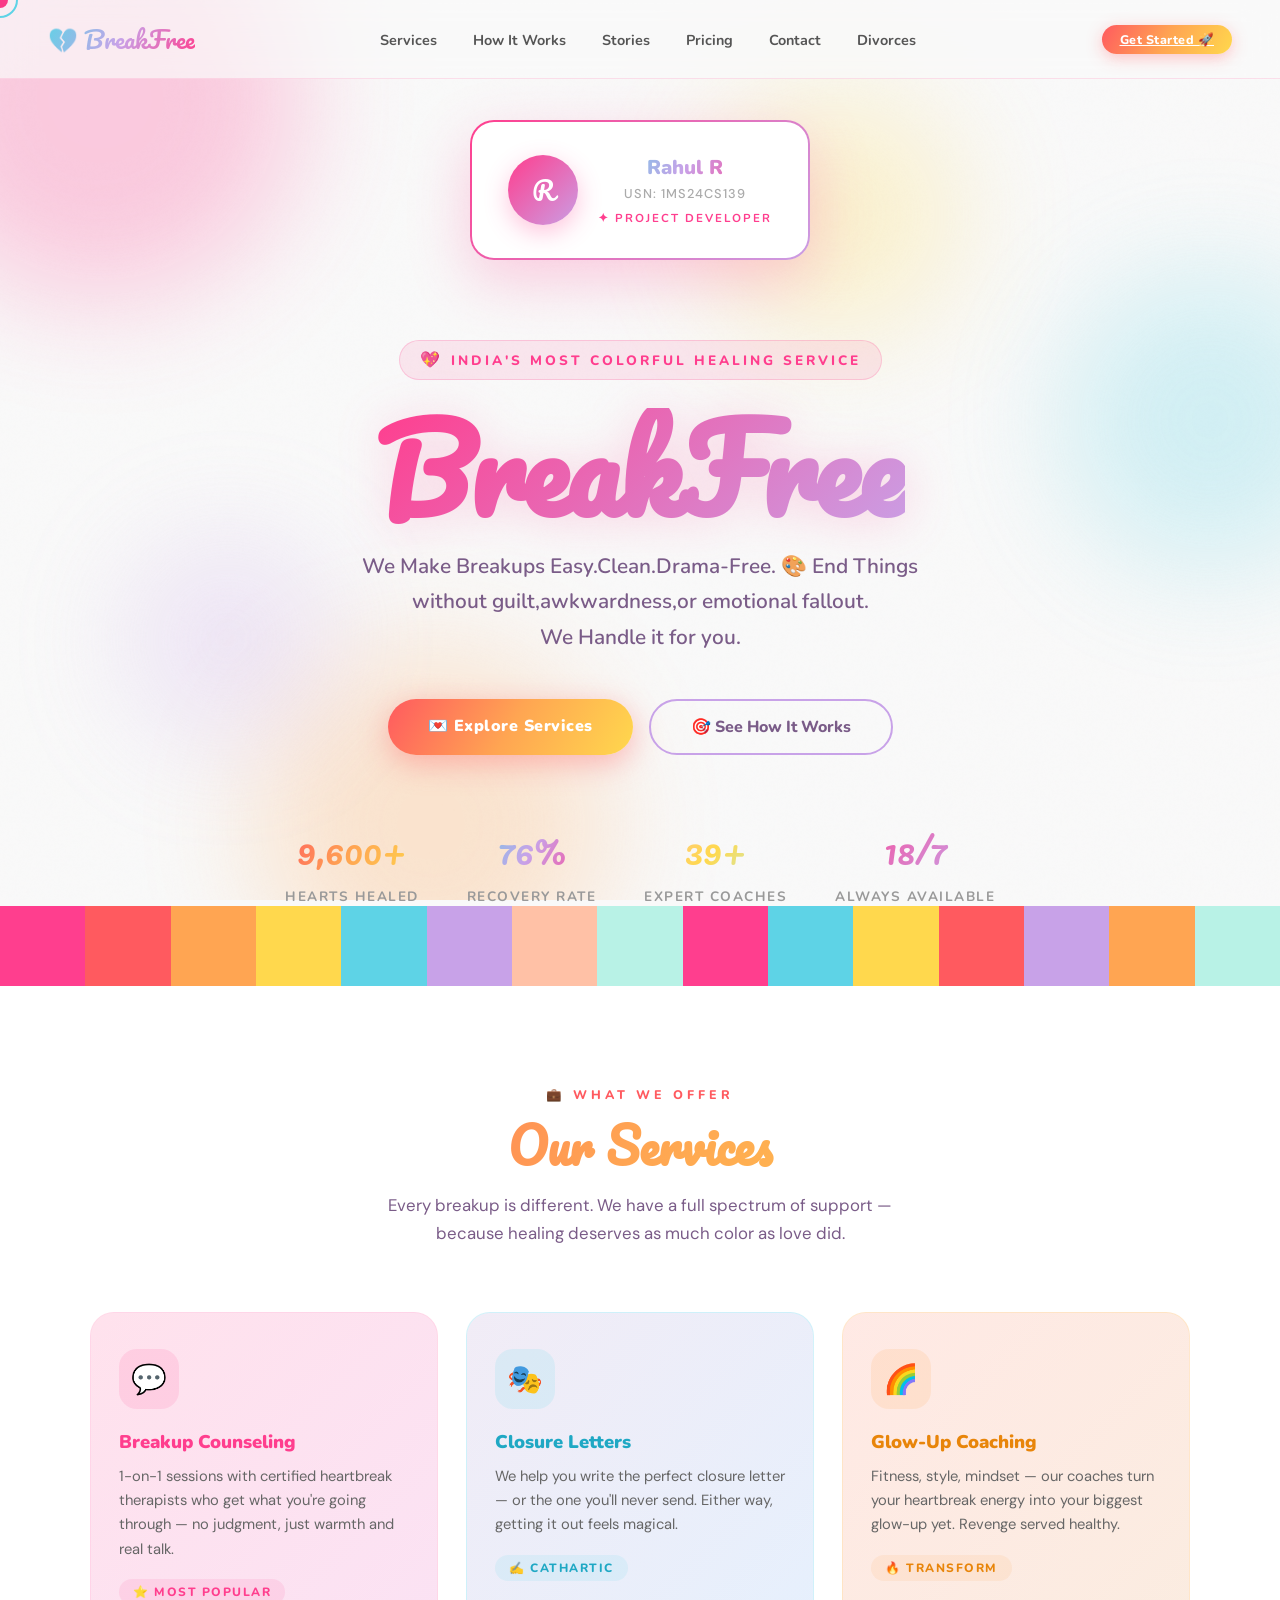
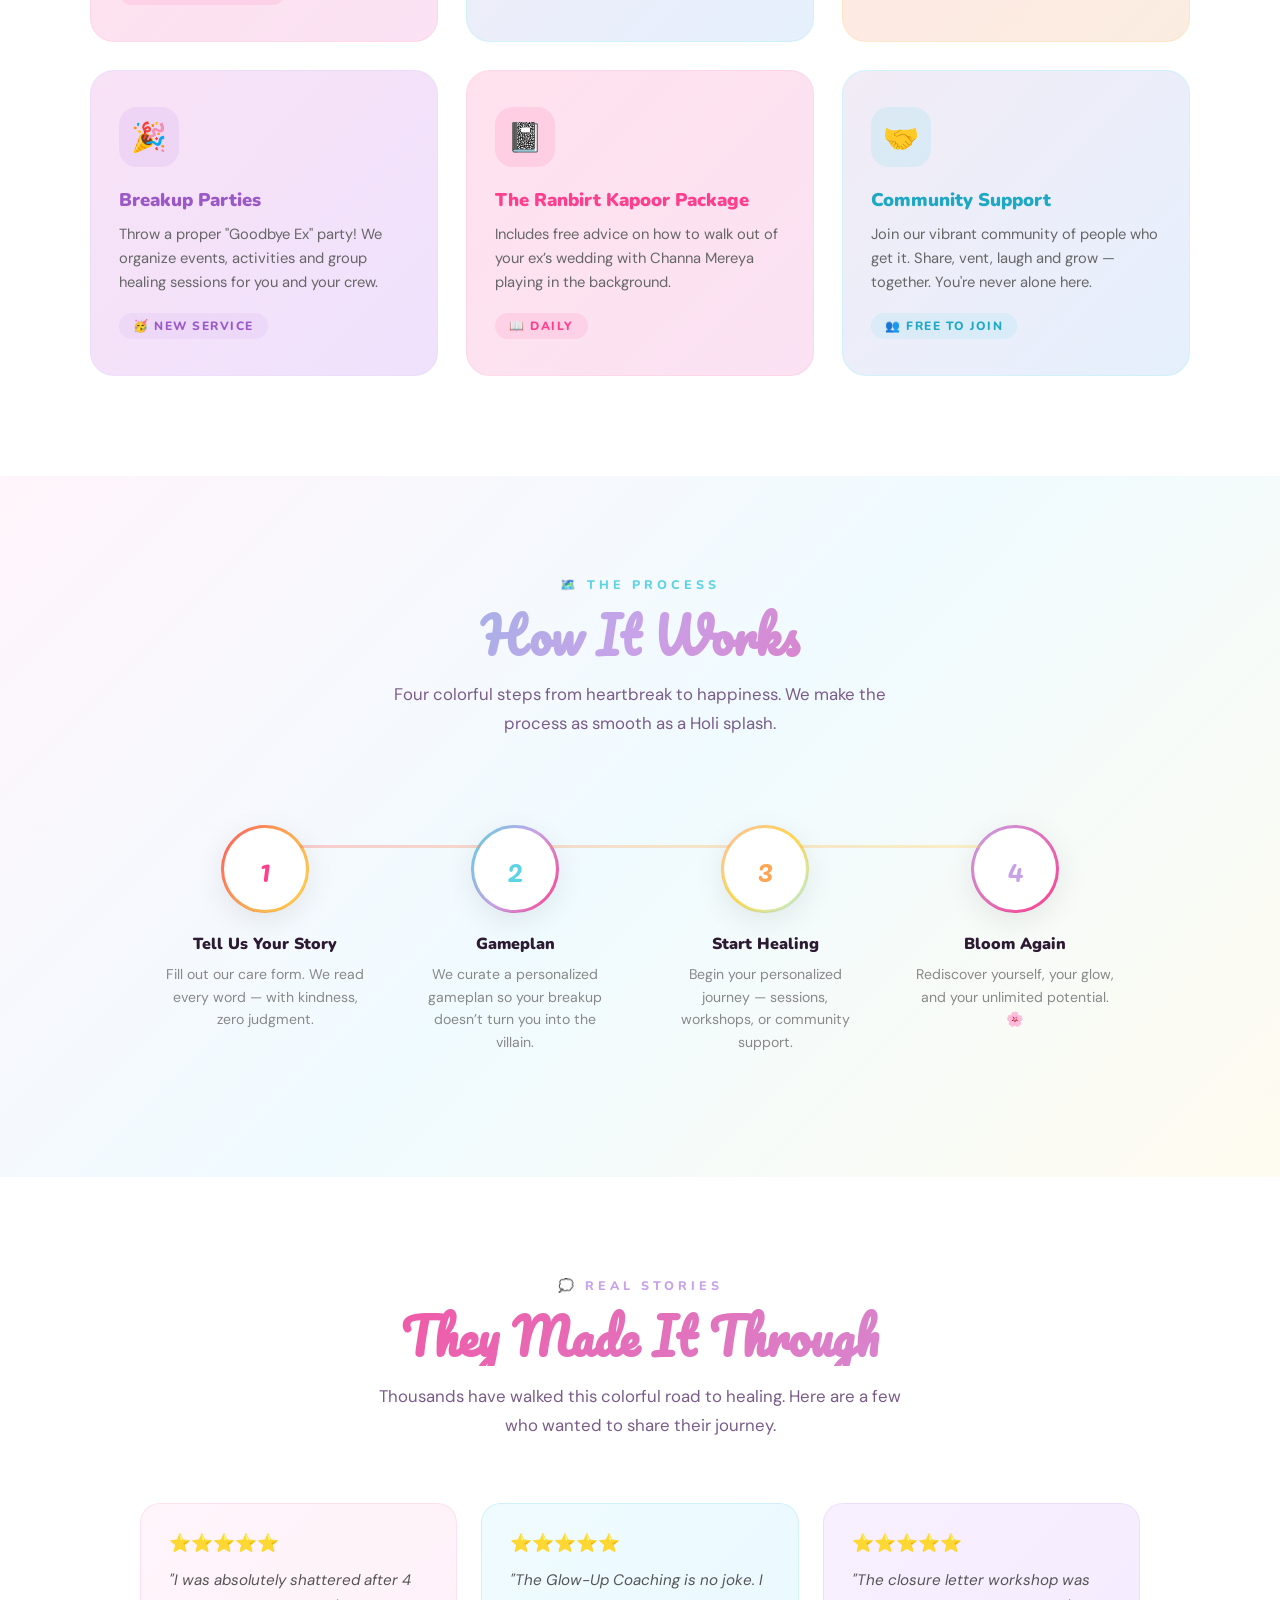
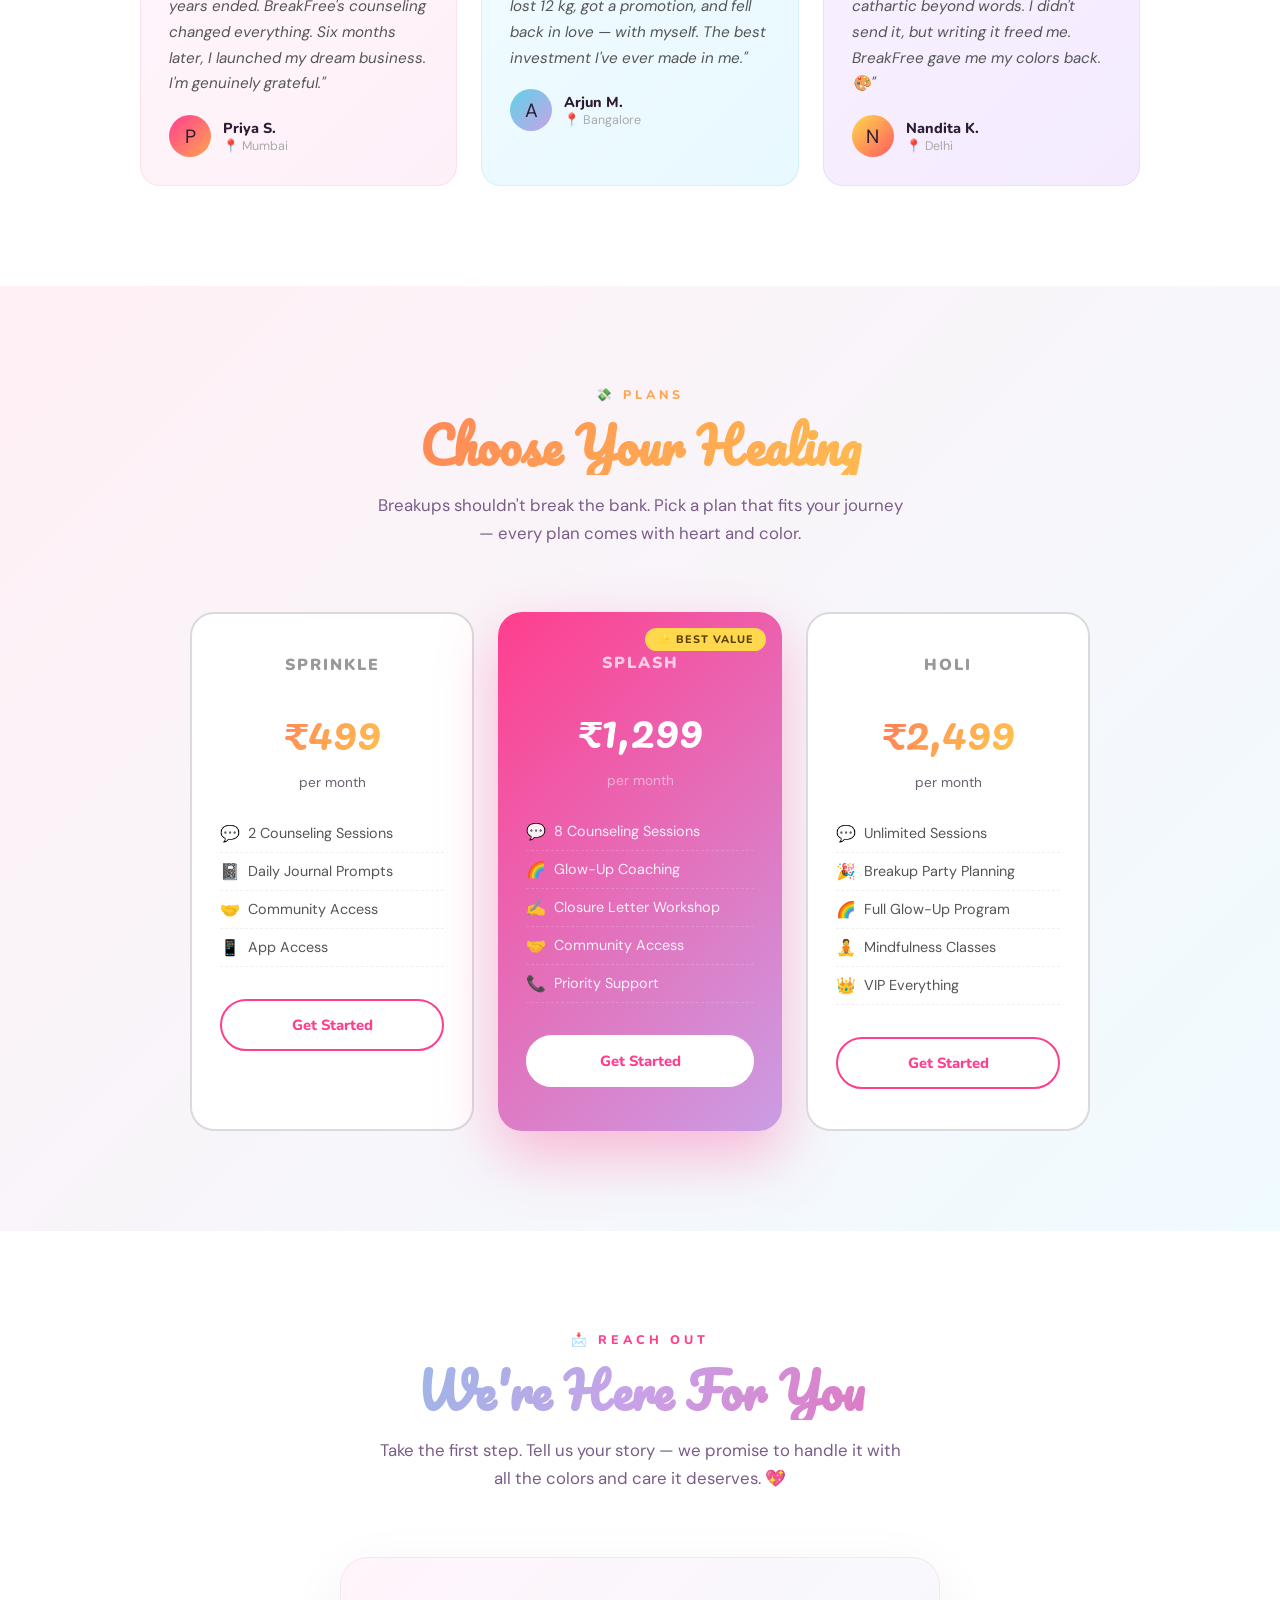
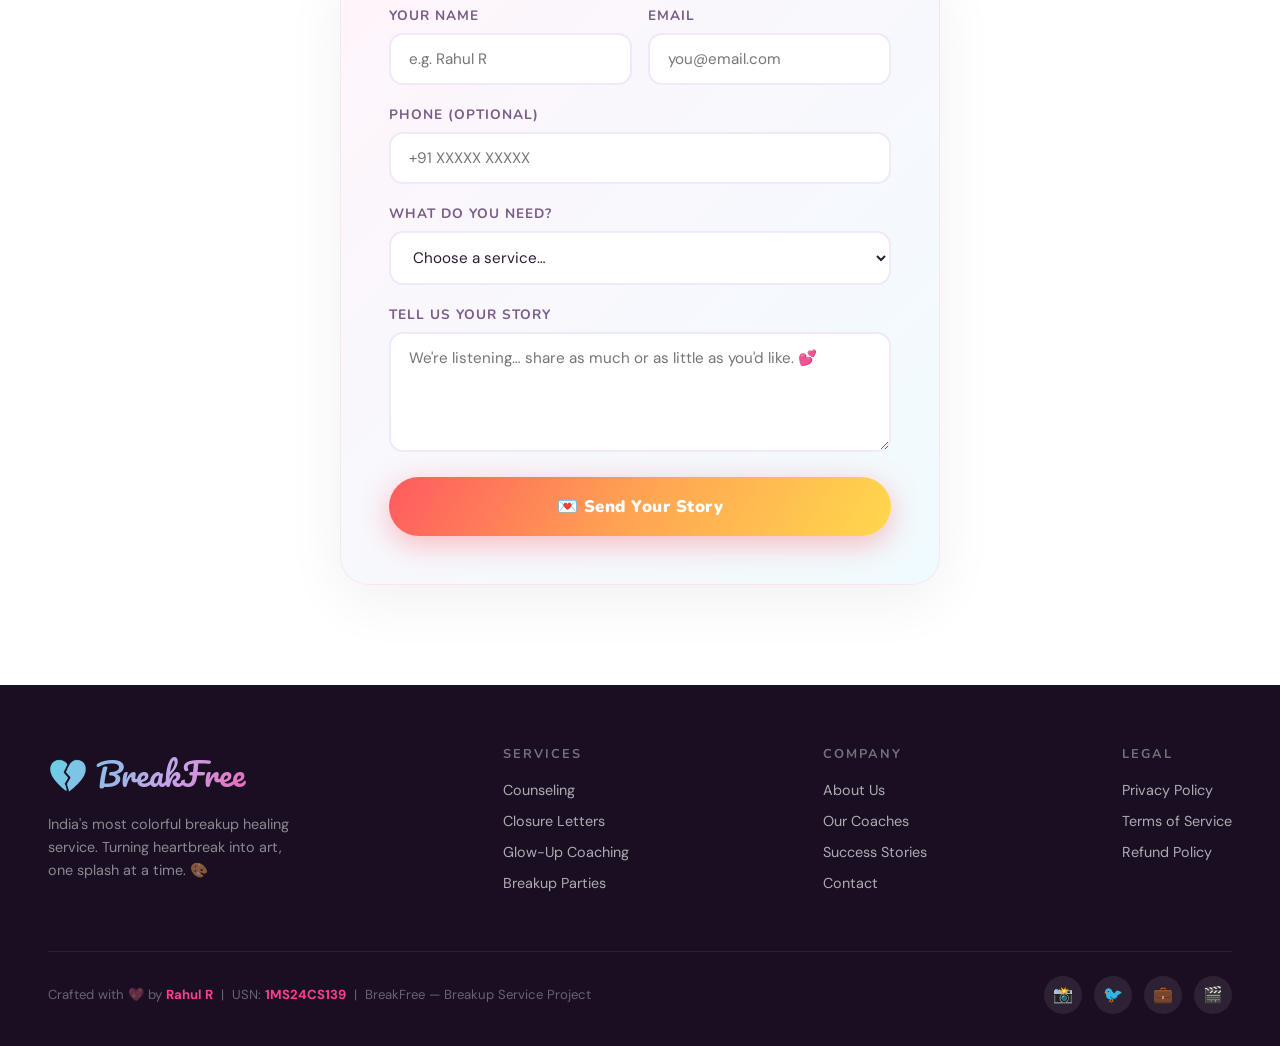
==== index.html @ cc5aa2af "Add files via upload" ====
<!DOCTYPE html>
<html lang="en">
<head>
  <meta charset="UTF-8" />
  <meta name="viewport" content="width=device-width, initial-scale=1.0"/>
  <title>BreakFree — Breakup Service | Rahul R</title>
  <link rel="stylesheet" href="style.css"/>
  <meta name="author" content="Rahul R | 1MS24CS139"/>
</head>
<body>

  <!-- CUSTOM CURSOR -->
  <div class="cursor"></div>
  <div class="cursor-ring"></div>

  <!-- BACKGROUND SHAPES -->
  <div class="bg-shapes">
    <div class="shape shape-1"></div>
    <div class="shape shape-2"></div>
    <div class="shape shape-3"></div>
    <div class="shape shape-4"></div>
    <div class="shape shape-5"></div>
  </div>

  <!-- SCROLL TO TOP -->
  <button class="scroll-top" aria-label="Scroll to top">↑</button>

  <!-- ════════════════════════
       NAVIGATION
  ════════════════════════ -->
  <nav>
    <span class="nav-logo">💔 BreakFree</span>
    <ul class="nav-links">
      <li><a href="#services">Services</a></li>
      <li><a href="#how">How It Works</a></li>
      <li><a href="#testimonials">Stories</a></li>
      <li><a href="#pricing">Pricing</a></li>
      <li><a href="#contact">Contact</a></li>
      <li><a href="divorce.html">Divorces</a></li>
    </ul>
    <a href="#contact" class="nav-badge">Get Started 🚀</a>
  </nav>

  <!-- ════════════════════════
       HERO
  ════════════════════════ -->
  <section id="hero">

    <!-- Author Credit -->
    <div class="author-card reveal">
      <div class="author-inner">
        <div class="author-avatar">R</div>
        <div class="author-info">
          <div class="author-name">Rahul R</div>
          <div class="author-usn">USN: 1MS24CS139</div>
          <div class="author-label">✦ Project Developer</div>
        </div>
      </div>
    </div>

    <div class="hero-eyebrow">
      <span>💖</span> India's Most Colorful Healing Service
    </div>

    <h1 class="hero-title">BreakFree</h1>

    <p class="hero-sub">
      We Make Breakups Easy.Clean.Drama-Free. 🎨
      End Things without guilt,awkwardness,or emotional fallout.
      <br>
      We Handle it for you.
   </p>

    <div class="hero-cta-group">
      <a href="#services" class="btn-primary">💌 Explore Services</a>
      <a href="#how" class="btn-secondary">🎯 See How It Works</a>
    </div>

    <!-- Stats Bar -->
    <div class="stats-bar reveal" style="margin-top:64px;display:flex;gap:48px;justify-content:center;flex-wrap:wrap;">
      <div style="text-align:center;">
        <div style="font-family:'Pacifico',cursive;font-size:2.2rem;background:var(--grad-warm);-webkit-background-clip:text;-webkit-text-fill-color:transparent;background-clip:text;" data-count="12000" data-suffix="+">0+</div>
        <div style="font-family:'Nunito',sans-serif;font-size:0.85rem;font-weight:700;color:#999;text-transform:uppercase;letter-spacing:1.5px;margin-top:6px;">Hearts Healed</div>
      </div>
      <div style="text-align:center;">
        <div style="font-family:'Pacifico',cursive;font-size:2.2rem;background:var(--grad-cool);-webkit-background-clip:text;-webkit-text-fill-color:transparent;background-clip:text;" data-count="98" data-suffix="%">0%</div>
        <div style="font-family:'Nunito',sans-serif;font-size:0.85rem;font-weight:700;color:#999;text-transform:uppercase;letter-spacing:1.5px;margin-top:6px;">Recovery Rate</div>
      </div>
      <div style="text-align:center;">
        <div style="font-family:'Pacifico',cursive;font-size:2.2rem;background:var(--grad-soft);-webkit-background-clip:text;-webkit-text-fill-color:transparent;background-clip:text;" data-count="50" data-suffix="+">0+</div>
        <div style="font-family:'Nunito',sans-serif;font-size:0.85rem;font-weight:700;color:#999;text-transform:uppercase;letter-spacing:1.5px;margin-top:6px;">Expert Coaches</div>
      </div>
      <div style="text-align:center;">
        <div style="font-family:'Pacifico',cursive;font-size:2.2rem;background:var(--grad-hero);background-size:300%;-webkit-background-clip:text;-webkit-text-fill-color:transparent;background-clip:text;" data-count="24" data-suffix="/7">0</div>
        <div style="font-family:'Nunito',sans-serif;font-size:0.85rem;font-weight:700;color:#999;text-transform:uppercase;letter-spacing:1.5px;margin-top:6px;">Always Available</div>
      </div>
    </div>

    <div class="confetti-strip"></div>
  </section>

  <!-- ════════════════════════
       SERVICES
  ════════════════════════ -->
  <section id="services">
    <div class="section-label">💼 What We Offer</div>
    <h2 class="section-title">Our Services</h2>
    <p class="section-sub">
      Every breakup is different. We have a full spectrum of support — because healing
      deserves as much color as love did.
    </p>

    <div class="services-grid">

      <div class="service-card card-1 reveal">
        <div class="service-icon">💬</div>
        <h3>Breakup Counseling</h3>
        <p>1-on-1 sessions with certified heartbreak therapists who get what you're going through — no judgment, just warmth and real talk.</p>
        <span class="card-tag">⭐ Most Popular</span>
      </div>

      <div class="service-card card-2 reveal" style="transition-delay:0.1s">
        <div class="service-icon">🎭</div>
        <h3>Closure Letters</h3>
        <p>We help you write the perfect closure letter — or the one you'll never send. Either way, getting it out feels magical.</p>
        <span class="card-tag">✍️ Cathartic</span>
      </div>

      <div class="service-card card-3 reveal" style="transition-delay:0.2s">
        <div class="service-icon">🌈</div>
        <h3>Glow-Up Coaching</h3>
        <p>Fitness, style, mindset — our coaches turn your heartbreak energy into your biggest glow-up yet. Revenge served healthy.</p>
        <span class="card-tag">🔥 Transform</span>
      </div>

      <div class="service-card card-4 reveal" style="transition-delay:0.3s">
        <div class="service-icon">🎉</div>
        <h3>Breakup Parties</h3>
        <p>Throw a proper "Goodbye Ex" party! We organize events, activities and group healing sessions for you and your crew.</p>
        <span class="card-tag">🥳 New Service</span>
      </div>

      <div class="service-card card-1 reveal" style="transition-delay:0.1s">
        <div class="service-icon">📓</div>
        <h3>The Ranbirt Kapoor Package</h3>
        <p>Includes free advice on how to walk out of your ex’s wedding with Channa Mereya playing in the background.</p>
        <span class="card-tag">📖 Daily</span>
      </div>

      <div class="service-card card-2 reveal" style="transition-delay:0.2s">
        <div class="service-icon">🤝</div>
        <h3>Community Support</h3>
        <p>Join our vibrant community of people who get it. Share, vent, laugh and grow — together. You're never alone here.</p>
        <span class="card-tag">👥 Free to Join</span>
      </div>

    </div>
  </section>

  <!-- ════════════════════════
       HOW IT WORKS
  ════════════════════════ -->
  <section id="how">
    <div class="section-label">🗺️ The Process</div>
    <h2 class="section-title">How It Works</h2>
    <p class="section-sub">
      Four colorful steps from heartbreak to happiness.
      We make the process as smooth as a Holi splash.
    </p>

    <div class="steps reveal">
      <div class="step">
        <div class="step-num">1</div>
        <h4>Tell Us Your Story</h4>
        <p>Fill out our care form. We read every word — with kindness, zero judgment.</p>
      </div>
      <div class="step">
        <div class="step-num">2</div>
        <h4>Gameplan</h4>
        <p>We curate a personalized gameplan so your breakup doesn’t turn you into the villain.</p>
      </div>
      <div class="step">
        <div class="step-num">3</div>
        <h4>Start Healing</h4>
        <p>Begin your personalized journey — sessions, workshops, or community support.</p>
      </div>
      <div class="step">
        <div class="step-num">4</div>
        <h4>Bloom Again</h4>
        <p>Rediscover yourself, your glow, and your unlimited potential. 🌸</p>
      </div>
    </div>

  </section>

  <!-- ════════════════════════
       TESTIMONIALS
  ════════════════════════ -->
  <section id="testimonials">
    <div class="section-label">💭 Real Stories</div>
    <h2 class="section-title">They Made It Through</h2>
    <p class="section-sub">
      Thousands have walked this colorful road to healing. Here are a few who wanted
      to share their journey.
    </p>

    <div class="testi-grid">

      <div class="testi-card reveal">
        <div class="testi-stars">⭐⭐⭐⭐⭐</div>
        <p class="testi-text">"I was absolutely shattered after 4 years ended. BreakFree's counseling changed everything. Six months later, I launched my dream business. I'm genuinely grateful."</p>
        <div class="testi-author">
          <div class="testi-ava" style="background:linear-gradient(135deg,#FF3E8E,#FFA552);">P</div>
          <div>
            <div class="testi-name">Priya S.</div>
            <div class="testi-loc">📍 Mumbai</div>
          </div>
        </div>
      </div>

      <div class="testi-card reveal" style="transition-delay:0.15s">
        <div class="testi-stars">⭐⭐⭐⭐⭐</div>
        <p class="testi-text">"The Glow-Up Coaching is no joke. I lost 12 kg, got a promotion, and fell back in love — with myself. The best investment I've ever made in me."</p>
        <div class="testi-author">
          <div class="testi-ava" style="background:linear-gradient(135deg,#5ED3E6,#C8A2E8);">A</div>
          <div>
            <div class="testi-name">Arjun M.</div>
            <div class="testi-loc">📍 Bangalore</div>
          </div>
        </div>
      </div>

      <div class="testi-card reveal" style="transition-delay:0.3s">
        <div class="testi-stars">⭐⭐⭐⭐⭐</div>
        <p class="testi-text">"The closure letter workshop was cathartic beyond words. I didn't send it, but writing it freed me. BreakFree gave me my colors back. 🎨"</p>
        <div class="testi-author">
          <div class="testi-ava" style="background:linear-gradient(135deg,#FFD84D,#FF5A5F);">N</div>
          <div>
            <div class="testi-name">Nandita K.</div>
            <div class="testi-loc">📍 Delhi</div>
          </div>
        </div>
      </div>

    </div>
  </section>

  <!-- ════════════════════════
       PRICING
  ════════════════════════ -->
  <section id="pricing">
    <div class="section-label">💸 Plans</div>
    <h2 class="section-title">Choose Your Healing</h2>
    <p class="section-sub">
      Breakups shouldn't break the bank. Pick a plan that fits your journey —
      every plan comes with heart and color.
    </p>

    <div class="pricing-grid">

      <div class="price-card reveal">
        <div class="price-plan">Sprinkle</div>
        <div class="price-amount">₹499</div>
        <div class="price-period">per month</div>
        <ul class="price-features">
          <li><span>💬</span> 2 Counseling Sessions</li>
          <li><span>📓</span> Daily Journal Prompts</li>
          <li><span>🤝</span> Community Access</li>
          <li><span>📱</span> App Access</li>
        </ul>
        <button class="btn-plan">Get Started</button>
      </div>

      <div class="price-card featured reveal" style="transition-delay:0.15s">
        <div class="price-badge">⭐ Best Value</div>
        <div class="price-plan" style="color:rgba(255,255,255,0.7)">Splash</div>
        <div class="price-amount" style="color:white">₹1,299</div>
        <div class="price-period" style="color:rgba(255,255,255,0.7)">per month</div>
        <ul class="price-features">
          <li><span>💬</span> 8 Counseling Sessions</li>
          <li><span>🌈</span> Glow-Up Coaching</li>
          <li><span>✍️</span> Closure Letter Workshop</li>
          <li><span>🤝</span> Community Access</li>
          <li><span>📞</span> Priority Support</li>
        </ul>
        <button class="btn-plan">Get Started</button>
      </div>

      <div class="price-card reveal" style="transition-delay:0.3s">
        <div class="price-plan">Holi</div>
        <div class="price-amount">₹2,499</div>
        <div class="price-period">per month</div>
        <ul class="price-features">
          <li><span>💬</span> Unlimited Sessions</li>
          <li><span>🎉</span> Breakup Party Planning</li>
          <li><span>🌈</span> Full Glow-Up Program</li>
          <li><span>🧘</span> Mindfulness Classes</li>
          <li><span>👑</span> VIP Everything</li>
        </ul>
        <button class="btn-plan">Get Started</button>
      </div>

    </div>
  </section>

  <!-- ════════════════════════
       CONTACT
  ════════════════════════ -->
  <section id="contact">
    <div class="section-label">📩 Reach Out</div>
    <h2 class="section-title">We're Here For You</h2>
    <p class="section-sub">
      Take the first step. Tell us your story — we promise to handle it with
      all the colors and care it deserves. 💖
    </p>

    <form class="contact-form reveal" id="contactForm">
      <div class="form-row">
        <div class="form-group">
          <label>Your Name</label>
          <input type="text" placeholder="e.g. Rahul R" required />
        </div>
        <div class="form-group">
          <label>Email</label>
          <input type="email" placeholder="you@email.com" required />
        </div>
      </div>
      <div class="form-group">
        <label>Phone (optional)</label>
        <input type="tel" placeholder="+91 XXXXX XXXXX" />
      </div>
      <div class="form-group">
        <label>What do you need?</label>
        <select required>
          <option value="" disabled selected>Choose a service…</option>
          <option>💬 Breakup Counseling</option>
          <option>🎭 Closure Letters</option>
          <option>🌈 Glow-Up Coaching</option>
          <option>🎉 Breakup Party</option>
          <option>📓 Journal Therapy</option>
          <option>🤝 Community Support</option>
          <option>💸 Pricing Info</option>
        </select>
      </div>
      <div class="form-group">
        <label>Tell Us Your Story</label>
        <textarea placeholder="We're listening… share as much or as little as you'd like. 💕"></textarea>
      </div>
      <button type="submit" class="btn-submit">💌 Send Your Story</button>
    </form>
  </section>

  <!-- ════════════════════════
       FOOTER
  ════════════════════════ -->
  <footer>
    <div class="footer-top">
      <div class="footer-brand">
        <span class="nav-logo">💔 BreakFree</span>
        <p>India's most colorful breakup healing service. Turning heartbreak into art, one splash at a time. 🎨</p>
      </div>

      <div class="footer-links">
        <h5>Services</h5>
        <ul>
          <li><a href="#services">Counseling</a></li>
          <li><a href="#services">Closure Letters</a></li>
          <li><a href="#services">Glow-Up Coaching</a></li>
          <li><a href="#services">Breakup Parties</a></li>
        </ul>
      </div>

      <div class="footer-links">
        <h5>Company</h5>
        <ul>
          <li><a href="#">About Us</a></li>
          <li><a href="#">Our Coaches</a></li>
          <li><a href="#testimonials">Success Stories</a></li>
          <li><a href="#contact">Contact</a></li>
        </ul>
      </div>

      <div class="footer-links">
        <h5>Legal</h5>
        <ul>
          <li><a href="#">Privacy Policy</a></li>
          <li><a href="#">Terms of Service</a></li>
          <li><a href="#">Refund Policy</a></li>
        </ul>
      </div>
    </div>

    <div class="footer-bottom">
      <p>
        Crafted with 💖 by <strong>Rahul R</strong> &nbsp;|&nbsp; USN: <strong>1MS24CS139</strong>
        &nbsp;|&nbsp; BreakFree — Breakup Service Project
      </p>
      <div class="footer-socials">
        <div class="social-btn" title="Instagram">📸</div>
        <div class="social-btn" title="Twitter">🐦</div>
        <div class="social-btn" title="LinkedIn">💼</div>
        <div class="social-btn" title="YouTube">🎬</div>
      </div>
    </div>
  </footer>

  <script src="main.js"></script>
</body>
</html>
---- style.css ----
/* ============================================
   BREAKUP SERVICE — Holi-Inspired Theme
   By Rahul R | USN: 1MS24CS139
   ============================================ */

@import url('https://fonts.googleapis.com/css2?family=Pacifico&family=Nunito:wght@400;600;700;800;900&family=DM+Sans:wght@300;400;500&display=swap');

:root {
  --hot-pink: #FF3E8E;
  --coral-red: #FF5A5F;
  --sunset-orange: #FFA552;
  --bright-yellow: #FFD84D;
  --sky-blue: #5ED3E6;
  --lavender: #C8A2E8;
  --peach: #FFC1A6;
  --mint: #B8F2E6;
  --off-white: #F9F9F9;
  --light-grey: #DADADA;

  --grad-hero: linear-gradient(135deg, #FF3E8E 0%, #C8A2E8 35%, #5ED3E6 70%, #FFD84D 100%);
  --grad-warm: linear-gradient(120deg, #FF5A5F, #FFA552, #FFD84D);
  --grad-cool: linear-gradient(120deg, #5ED3E6, #C8A2E8, #FF3E8E);
  --grad-soft: linear-gradient(135deg, #FFC1A6, #FFD84D, #B8F2E6);
}

*, *::before, *::after {
  margin: 0;
  padding: 0;
  box-sizing: border-box;
}

html {
  scroll-behavior: smooth;
}

body {
  font-family: 'DM Sans', sans-serif;
  background-color: var(--off-white);
  color: #2D1B33;
  overflow-x: hidden;
  cursor: none;
}

/* ── CUSTOM CURSOR ── */
.cursor {
  width: 16px;
  height: 16px;
  border-radius: 50%;
  background: var(--hot-pink);
  position: fixed;
  pointer-events: none;
  z-index: 9999;
  transform: translate(-50%, -50%);
  transition: transform 0.1s, background 0.3s, width 0.2s, height 0.2s;
  mix-blend-mode: multiply;
}
.cursor-ring {
  width: 36px;
  height: 36px;
  border-radius: 50%;
  border: 2px solid var(--sky-blue);
  position: fixed;
  pointer-events: none;
  z-index: 9998;
  transform: translate(-50%, -50%);
  transition: transform 0.15s ease, border-color 0.3s;
}

/* ── NOISE OVERLAY ── */
body::before {
  content: '';
  position: fixed;
  inset: 0;
  background-image: url("data:image/svg+xml,%3Csvg viewBox='0 0 256 256' xmlns='http://www.w3.org/2000/svg'%3E%3Cfilter id='noise'%3E%3CfeTurbulence type='fractalNoise' baseFrequency='0.9' numOctaves='4' stitchTiles='stitch'/%3E%3C/filter%3E%3Crect width='100%25' height='100%25' filter='url(%23noise)' opacity='0.04'/%3E%3C/svg%3E");
  pointer-events: none;
  z-index: 0;
  opacity: 0.4;
}

/* ── FLOATING SHAPES ── */
.bg-shapes {
  position: fixed;
  inset: 0;
  pointer-events: none;
  z-index: 0;
  overflow: hidden;
}
.shape {
  position: absolute;
  border-radius: 50%;
  filter: blur(60px);
  opacity: 0.25;
  animation: floatShape 10s ease-in-out infinite alternate;
}
.shape-1 { width: 400px; height: 400px; background: var(--hot-pink); top: -100px; left: -100px; animation-delay: 0s; }
.shape-2 { width: 300px; height: 300px; background: var(--sky-blue); top: 30%; right: -80px; animation-delay: 2s; }
.shape-3 { width: 350px; height: 350px; background: var(--sunset-orange); bottom: -100px; left: 20%; animation-delay: 4s; }
.shape-4 { width: 200px; height: 200px; background: var(--lavender); top: 60%; left: 10%; animation-delay: 1s; }
.shape-5 { width: 250px; height: 250px; background: var(--bright-yellow); top: 10%; right: 25%; animation-delay: 3s; }

@keyframes floatShape {
  0% { transform: translate(0, 0) scale(1); }
  100% { transform: translate(30px, 40px) scale(1.1); }
}

/* ── NAVBAR ── */
nav {
  position: fixed;
  top: 0;
  left: 0;
  right: 0;
  z-index: 100;
  padding: 18px 48px;
  display: flex;
  align-items: center;
  justify-content: space-between;
  backdrop-filter: blur(16px);
  background: rgba(249,249,249,0.7);
  border-bottom: 1px solid rgba(255,62,142,0.15);
  transition: box-shadow 0.3s;
}
nav.scrolled {
  box-shadow: 0 4px 30px rgba(255,62,142,0.1);
}
.nav-logo {
  font-family: 'Pacifico', cursive;
  font-size: 1.5rem;
  background: var(--grad-cool);
  -webkit-background-clip: text;
  -webkit-text-fill-color: transparent;
  background-clip: text;
}
.nav-links {
  display: flex;
  gap: 36px;
  list-style: none;
}
.nav-links a {
  text-decoration: none;
  font-family: 'Nunito', sans-serif;
  font-weight: 700;
  font-size: 0.9rem;
  color: #555;
  position: relative;
  transition: color 0.3s;
}
.nav-links a::after {
  content: '';
  position: absolute;
  bottom: -4px;
  left: 0;
  width: 0;
  height: 2px;
  background: var(--hot-pink);
  transition: width 0.3s;
}
.nav-links a:hover { color: var(--hot-pink); }
.nav-links a:hover::after { width: 100%; }
.nav-badge {
  font-family: 'Nunito', sans-serif;
  font-size: 0.78rem;
  font-weight: 800;
  padding: 6px 18px;
  border-radius: 50px;
  background: var(--grad-warm);
  color: white;
  letter-spacing: 0.5px;
  box-shadow: 0 4px 16px rgba(255,90,95,0.35);
  transition: transform 0.2s, box-shadow 0.2s;
}
.nav-badge:hover {
  transform: translateY(-2px);
  box-shadow: 0 8px 24px rgba(255,90,95,0.45);
}

/* ── HERO ── */
#hero {
  position: relative;
  z-index: 1;
  min-height: 100vh;
  display: flex;
  flex-direction: column;
  align-items: center;
  justify-content: center;
  text-align: center;
  padding: 120px 24px 80px;
  overflow: hidden;
}

.hero-eyebrow {
  display: inline-flex;
  align-items: center;
  gap: 8px;
  font-family: 'Nunito', sans-serif;
  font-size: 0.85rem;
  font-weight: 800;
  text-transform: uppercase;
  letter-spacing: 3px;
  color: var(--hot-pink);
  background: rgba(255,62,142,0.1);
  padding: 8px 20px;
  border-radius: 50px;
  margin-bottom: 28px;
  border: 1px solid rgba(255,62,142,0.2);
  animation: fadeSlideUp 0.8s ease both;
}
.hero-eyebrow span { font-size: 1rem; }

.hero-title {
  font-family: 'Pacifico', cursive;
  font-size: clamp(3.5rem, 9vw, 7.5rem);
  line-height: 1.05;
  background: var(--grad-hero);
  -webkit-background-clip: text;
  -webkit-text-fill-color: transparent;
  background-clip: text;
  background-size: 300% 300%;
  animation: gradientShift 5s ease infinite, fadeSlideUp 0.9s ease 0.1s both;
  filter: drop-shadow(0 4px 24px rgba(255,62,142,0.2));
}

@keyframes gradientShift {
  0%, 100% { background-position: 0% 50%; }
  50% { background-position: 100% 50%; }
}

.hero-sub {
  font-family: 'Nunito', sans-serif;
  font-size: clamp(1rem, 2.5vw, 1.3rem);
  font-weight: 600;
  color: #7A5C88;
  max-width: 560px;
  margin: 20px auto 44px;
  line-height: 1.7;
  animation: fadeSlideUp 1s ease 0.2s both;
}

.hero-cta-group {
  display: flex;
  gap: 16px;
  justify-content: center;
  flex-wrap: wrap;
  animation: fadeSlideUp 1.1s ease 0.3s both;
}

.btn-primary {
  font-family: 'Nunito', sans-serif;
  font-weight: 900;
  font-size: 1rem;
  padding: 16px 40px;
  border-radius: 50px;
  border: none;
  background: var(--grad-warm);
  color: white;
  cursor: none;
  letter-spacing: 0.5px;
  box-shadow: 0 8px 30px rgba(255,90,95,0.4);
  transition: transform 0.25s, box-shadow 0.25s;
  text-decoration: none;
}
.btn-primary:hover {
  transform: translateY(-4px) scale(1.03);
  box-shadow: 0 14px 40px rgba(255,90,95,0.55);
}

.btn-secondary {
  font-family: 'Nunito', sans-serif;
  font-weight: 800;
  font-size: 1rem;
  padding: 15px 40px;
  border-radius: 50px;
  border: 2.5px solid var(--lavender);
  background: transparent;
  color: #7A5C88;
  cursor: none;
  transition: all 0.25s;
  text-decoration: none;
}
.btn-secondary:hover {
  background: var(--lavender);
  color: white;
  transform: translateY(-4px);
  box-shadow: 0 10px 30px rgba(200,162,232,0.4);
}

/* ── CONFETTI STRIP ── */
.confetti-strip {
  position: absolute;
  bottom: 0;
  left: 0;
  right: 0;
  height: 80px;
  display: flex;
  gap: 0;
  overflow: hidden;
}
.confetti-strip span {
  flex: 1;
  display: block;
  height: 100%;
  animation: stripWave 3s ease-in-out infinite alternate;
}
@keyframes stripWave {
  0% { transform: scaleY(0.4); }
  100% { transform: scaleY(1); }
}

/* ── CREDIT CARD / AUTHOR ── */
.author-card {
  position: relative;
  z-index: 1;
  margin: 0 auto 80px;
  max-width: 420px;
  border-radius: 24px;
  padding: 2px;
  background: var(--grad-hero);
  background-size: 300% 300%;
  animation: gradientShift 5s ease infinite;
  box-shadow: 0 20px 60px rgba(255,62,142,0.25);
}
.author-inner {
  background: white;
  border-radius: 22px;
  padding: 32px 36px;
  display: flex;
  align-items: center;
  gap: 20px;
}
.author-avatar {
  width: 70px;
  height: 70px;
  border-radius: 50%;
  background: var(--grad-hero);
  background-size: 300% 300%;
  animation: gradientShift 5s ease infinite;
  display: flex;
  align-items: center;
  justify-content: center;
  font-family: 'Pacifico', cursive;
  font-size: 1.6rem;
  color: white;
  flex-shrink: 0;
  box-shadow: 0 8px 24px rgba(255,62,142,0.3);
}
.author-info { flex: 1; }
.author-name {
  font-family: 'Nunito', sans-serif;
  font-weight: 900;
  font-size: 1.25rem;
  background: var(--grad-cool);
  -webkit-background-clip: text;
  -webkit-text-fill-color: transparent;
  background-clip: text;
}
.author-usn {
  font-family: 'DM Sans', sans-serif;
  font-size: 0.8rem;
  font-weight: 500;
  color: #aaa;
  margin-top: 4px;
  letter-spacing: 1px;
}
.author-label {
  font-family: 'Nunito', sans-serif;
  font-size: 0.72rem;
  font-weight: 700;
  text-transform: uppercase;
  letter-spacing: 2px;
  color: var(--hot-pink);
  margin-top: 8px;
}

/* ── SECTION COMMON ── */
section {
  position: relative;
  z-index: 1;
  padding: 100px 48px;
}
.section-label {
  font-family: 'Nunito', sans-serif;
  font-size: 0.78rem;
  font-weight: 800;
  text-transform: uppercase;
  letter-spacing: 4px;
  text-align: center;
  margin-bottom: 14px;
}
.section-title {
  font-family: 'Pacifico', cursive;
  font-size: clamp(2rem, 4vw, 3rem);
  text-align: center;
  margin-bottom: 16px;
  line-height: 1.2;
}
.section-sub {
  font-family: 'DM Sans', sans-serif;
  font-size: 1.05rem;
  color: #7A5C88;
  text-align: center;
  max-width: 540px;
  margin: 0 auto 64px;
  line-height: 1.7;
}

/* ── SERVICES ── */
#services {
  background: white;
}
#services .section-label { color: var(--coral-red); }
#services .section-title { background: var(--grad-warm); -webkit-background-clip: text; -webkit-text-fill-color: transparent; background-clip: text; }

.services-grid {
  display: grid;
  grid-template-columns: repeat(auto-fit, minmax(260px, 1fr));
  gap: 28px;
  max-width: 1100px;
  margin: 0 auto;
}

.service-card {
  border-radius: 24px;
  padding: 36px 28px;
  position: relative;
  overflow: hidden;
  transition: transform 0.3s, box-shadow 0.3s;
  cursor: none;
}
.service-card::before {
  content: '';
  position: absolute;
  inset: 0;
  opacity: 0.08;
  background: var(--grad-hero);
  background-size: 300% 300%;
  animation: gradientShift 5s ease infinite;
  z-index: 0;
}
.service-card:hover {
  transform: translateY(-8px) rotate(-1deg);
  box-shadow: 0 24px 60px rgba(0,0,0,0.12);
}
.service-icon {
  width: 60px;
  height: 60px;
  border-radius: 18px;
  display: flex;
  align-items: center;
  justify-content: center;
  font-size: 1.8rem;
  margin-bottom: 20px;
  position: relative;
  z-index: 1;
}
.service-card h3 {
  font-family: 'Nunito', sans-serif;
  font-weight: 900;
  font-size: 1.15rem;
  margin-bottom: 10px;
  position: relative;
  z-index: 1;
}
.service-card p {
  font-size: 0.92rem;
  line-height: 1.65;
  color: #666;
  position: relative;
  z-index: 1;
}
.service-card .card-tag {
  margin-top: 18px;
  display: inline-block;
  font-family: 'Nunito', sans-serif;
  font-size: 0.75rem;
  font-weight: 800;
  text-transform: uppercase;
  letter-spacing: 1.5px;
  padding: 5px 14px;
  border-radius: 50px;
  position: relative;
  z-index: 1;
}

/* Card variants */
.card-1 { background: linear-gradient(135deg, #FFF0F5, #FFE8F5); border: 1.5px solid rgba(255,62,142,0.12); }
.card-1 .service-icon { background: rgba(255,62,142,0.12); }
.card-1 h3 { color: var(--hot-pink); }
.card-1 .card-tag { background: rgba(255,62,142,0.1); color: var(--hot-pink); }

.card-2 { background: linear-gradient(135deg, #F0FBFF, #E8F7FF); border: 1.5px solid rgba(94,211,230,0.2); }
.card-2 .service-icon { background: rgba(94,211,230,0.15); }
.card-2 h3 { color: #1FA8C4; }
.card-2 .card-tag { background: rgba(94,211,230,0.12); color: #1FA8C4; }

.card-3 { background: linear-gradient(135deg, #FFF8EC, #FFF3E0); border: 1.5px solid rgba(255,165,82,0.2); }
.card-3 .service-icon { background: rgba(255,165,82,0.15); }
.card-3 h3 { color: #E8850A; }
.card-3 .card-tag { background: rgba(255,165,82,0.12); color: #E8850A; }

.card-4 { background: linear-gradient(135deg, #F8F0FF, #F2E8FF); border: 1.5px solid rgba(200,162,232,0.2); }
.card-4 .service-icon { background: rgba(200,162,232,0.2); }
.card-4 h3 { color: #9B59C8; }
.card-4 .card-tag { background: rgba(200,162,232,0.15); color: #9B59C8; }

/* ── HOW IT WORKS ── */
#how {
  background: linear-gradient(135deg, #FFF5FB 0%, #F0FBFF 50%, #FFFBF0 100%);
}
#how .section-label { color: var(--sky-blue); }
#how .section-title { background: var(--grad-cool); -webkit-background-clip: text; -webkit-text-fill-color: transparent; background-clip: text; }

.steps {
  display: flex;
  gap: 0;
  max-width: 1000px;
  margin: 0 auto;
  position: relative;
}
.steps::before {
  content: '';
  position: absolute;
  top: 44px;
  left: 10%;
  right: 10%;
  height: 3px;
  background: var(--grad-warm);
  opacity: 0.3;
  border-radius: 50px;
}
.step {
  flex: 1;
  text-align: center;
  padding: 24px;
  position: relative;
}
.step-num {
  width: 88px;
  height: 88px;
  border-radius: 50%;
  background: white;
  border: 3px solid transparent;
  background-clip: padding-box;
  display: flex;
  align-items: center;
  justify-content: center;
  font-family: 'Pacifico', cursive;
  font-size: 1.8rem;
  margin: 0 auto 20px;
  position: relative;
  box-shadow: 0 8px 30px rgba(0,0,0,0.08);
  transition: transform 0.3s;
}
.step-num::before {
  content: '';
  position: absolute;
  inset: -3px;
  border-radius: 50%;
  z-index: -1;
}
.step:nth-child(1) .step-num { color: var(--hot-pink); }
.step:nth-child(1) .step-num::before { background: var(--grad-warm); }
.step:nth-child(2) .step-num { color: var(--sky-blue); }
.step:nth-child(2) .step-num::before { background: var(--grad-cool); }
.step:nth-child(3) .step-num { color: var(--sunset-orange); }
.step:nth-child(3) .step-num::before { background: var(--grad-soft); }
.step:nth-child(4) .step-num { color: var(--lavender); }
.step:nth-child(4) .step-num::before { background: linear-gradient(135deg, #C8A2E8, #FF3E8E); }

.step:hover .step-num { transform: scale(1.12) rotate(5deg); }
.step h4 {
  font-family: 'Nunito', sans-serif;
  font-weight: 900;
  font-size: 1rem;
  color: #2D1B33;
  margin-bottom: 8px;
}
.step p {
  font-size: 0.88rem;
  color: #888;
  line-height: 1.6;
}

/* ── TESTIMONIALS ── */
#testimonials {
  background: white;
}
#testimonials .section-label { color: var(--lavender); }
#testimonials .section-title { background: var(--grad-hero); background-size: 300%; animation: gradientShift 5s ease infinite; -webkit-background-clip: text; -webkit-text-fill-color: transparent; background-clip: text; }

.testi-grid {
  display: grid;
  grid-template-columns: repeat(auto-fit, minmax(280px, 1fr));
  gap: 24px;
  max-width: 1000px;
  margin: 0 auto;
}
.testi-card {
  border-radius: 20px;
  padding: 28px;
  background: linear-gradient(135deg, #FFF5FB, #FFF0F8);
  border: 1.5px solid rgba(255,62,142,0.1);
  transition: transform 0.3s, box-shadow 0.3s;
}
.testi-card:nth-child(2) { background: linear-gradient(135deg, #F0FBFF, #E8F9FF); border-color: rgba(94,211,230,0.2); }
.testi-card:nth-child(3) { background: linear-gradient(135deg, #F8F0FF, #F4EBFF); border-color: rgba(200,162,232,0.2); }
.testi-card:hover { transform: translateY(-6px); box-shadow: 0 16px 40px rgba(0,0,0,0.08); }
.testi-stars { font-size: 1.1rem; margin-bottom: 14px; }
.testi-text {
  font-size: 0.95rem;
  line-height: 1.7;
  color: #555;
  font-style: italic;
  margin-bottom: 18px;
}
.testi-author {
  display: flex;
  align-items: center;
  gap: 12px;
}
.testi-ava {
  width: 42px;
  height: 42px;
  border-radius: 50%;
  display: flex;
  align-items: center;
  justify-content: center;
  font-size: 1.2rem;
}
.testi-name {
  font-family: 'Nunito', sans-serif;
  font-weight: 800;
  font-size: 0.9rem;
  color: #2D1B33;
}
.testi-loc { font-size: 0.78rem; color: #aaa; }

/* ── PRICING ── */
#pricing {
  background: linear-gradient(135deg, #FFF0F5 0%, #F0FBFF 100%);
}
#pricing .section-label { color: var(--sunset-orange); }
#pricing .section-title { background: var(--grad-warm); -webkit-background-clip: text; -webkit-text-fill-color: transparent; background-clip: text; }

.pricing-grid {
  display: grid;
  grid-template-columns: repeat(auto-fit, minmax(240px, 1fr));
  gap: 24px;
  max-width: 900px;
  margin: 0 auto;
}
.price-card {
  border-radius: 24px;
  padding: 40px 28px;
  background: white;
  border: 2px solid var(--light-grey);
  text-align: center;
  transition: transform 0.3s, box-shadow 0.3s;
  position: relative;
  overflow: hidden;
}
.price-card.featured {
  border: none;
  background: var(--grad-hero);
  background-size: 300% 300%;
  animation: gradientShift 5s ease infinite;
  color: white;
  transform: scale(1.05);
  box-shadow: 0 24px 60px rgba(255,62,142,0.35);
}
.price-card:not(.featured):hover { transform: translateY(-8px); box-shadow: 0 20px 50px rgba(0,0,0,0.1); }
.price-badge {
  position: absolute;
  top: 16px;
  right: 16px;
  font-family: 'Nunito', sans-serif;
  font-size: 0.68rem;
  font-weight: 800;
  text-transform: uppercase;
  letter-spacing: 1px;
  padding: 4px 12px;
  border-radius: 50px;
  background: var(--bright-yellow);
  color: #5A3E00;
}
.price-plan {
  font-family: 'Nunito', sans-serif;
  font-weight: 900;
  font-size: 1rem;
  text-transform: uppercase;
  letter-spacing: 2px;
  margin-bottom: 16px;
}
.price-card:not(.featured) .price-plan { color: #999; }
.price-amount {
  font-family: 'Pacifico', cursive;
  font-size: 2.8rem;
  margin-bottom: 4px;
}
.price-card:not(.featured) .price-amount { background: var(--grad-warm); -webkit-background-clip: text; -webkit-text-fill-color: transparent; background-clip: text; }
.price-period { font-size: 0.85rem; opacity: 0.7; margin-bottom: 24px; }
.price-features {
  list-style: none;
  margin-bottom: 32px;
  text-align: left;
}
.price-features li {
  font-size: 0.9rem;
  padding: 8px 0;
  border-bottom: 1px dashed rgba(0,0,0,0.06);
  display: flex;
  align-items: center;
  gap: 8px;
  color: #555;
}
.price-card.featured .price-features li { color: rgba(255,255,255,0.9); border-color: rgba(255,255,255,0.15); }
.price-features li span { font-size: 1rem; }
.btn-plan {
  width: 100%;
  padding: 14px;
  border-radius: 50px;
  border: 2px solid var(--hot-pink);
  font-family: 'Nunito', sans-serif;
  font-weight: 800;
  font-size: 0.92rem;
  cursor: none;
  transition: all 0.25s;
  background: transparent;
  color: var(--hot-pink);
}
.btn-plan:hover { background: var(--hot-pink); color: white; transform: translateY(-2px); }
.price-card.featured .btn-plan { background: white; color: var(--hot-pink); border-color: white; }
.price-card.featured .btn-plan:hover { background: rgba(255,255,255,0.85); }

/* ── CONTACT ── */
#contact {
  background: white;
}
#contact .section-label { color: var(--hot-pink); }
#contact .section-title { background: var(--grad-cool); -webkit-background-clip: text; -webkit-text-fill-color: transparent; background-clip: text; }

.contact-form {
  max-width: 600px;
  margin: 0 auto;
  background: linear-gradient(135deg, #FFF5FB, #F0FBFF);
  border-radius: 28px;
  padding: 48px;
  border: 1.5px solid rgba(255,62,142,0.1);
  box-shadow: 0 16px 60px rgba(0,0,0,0.06);
}
.form-row { display: grid; grid-template-columns: 1fr 1fr; gap: 16px; }
.form-group { margin-bottom: 20px; }
.form-group label {
  display: block;
  font-family: 'Nunito', sans-serif;
  font-weight: 700;
  font-size: 0.85rem;
  color: #7A5C88;
  margin-bottom: 8px;
  text-transform: uppercase;
  letter-spacing: 1px;
}
.form-group input,
.form-group textarea,
.form-group select {
  width: 100%;
  padding: 14px 18px;
  border-radius: 14px;
  border: 2px solid rgba(200,162,232,0.25);
  background: white;
  font-family: 'DM Sans', sans-serif;
  font-size: 0.95rem;
  color: #2D1B33;
  transition: border-color 0.25s, box-shadow 0.25s;
  outline: none;
  cursor: none;
}
.form-group input:focus,
.form-group textarea:focus,
.form-group select:focus {
  border-color: var(--hot-pink);
  box-shadow: 0 0 0 4px rgba(255,62,142,0.1);
}
.form-group textarea { resize: vertical; min-height: 120px; }
.btn-submit {
  width: 100%;
  padding: 18px;
  border-radius: 50px;
  border: none;
  background: var(--grad-warm);
  color: white;
  font-family: 'Nunito', sans-serif;
  font-weight: 900;
  font-size: 1.05rem;
  cursor: none;
  letter-spacing: 0.5px;
  box-shadow: 0 8px 30px rgba(255,90,95,0.4);
  transition: transform 0.25s, box-shadow 0.25s;
}
.btn-submit:hover {
  transform: translateY(-4px);
  box-shadow: 0 16px 44px rgba(255,90,95,0.5);
}

/* ── FOOTER ── */
footer {
  position: relative;
  z-index: 1;
  background: #1A0F22;
  color: white;
  padding: 60px 48px 32px;
}
.footer-top {
  display: flex;
  align-items: flex-start;
  justify-content: space-between;
  flex-wrap: wrap;
  gap: 40px;
  margin-bottom: 48px;
}
.footer-brand .nav-logo { font-size: 2rem; display: block; margin-bottom: 12px; }
.footer-brand p { font-size: 0.9rem; color: rgba(255,255,255,0.5); max-width: 260px; line-height: 1.6; }
.footer-links h5 {
  font-family: 'Nunito', sans-serif;
  font-size: 0.8rem;
  text-transform: uppercase;
  letter-spacing: 2px;
  color: rgba(255,255,255,0.4);
  margin-bottom: 16px;
}
.footer-links ul { list-style: none; }
.footer-links ul li { margin-bottom: 10px; }
.footer-links ul a {
  text-decoration: none;
  font-size: 0.9rem;
  color: rgba(255,255,255,0.65);
  transition: color 0.25s;
}
.footer-links ul a:hover { color: var(--hot-pink); }
.footer-bottom {
  border-top: 1px solid rgba(255,255,255,0.08);
  padding-top: 24px;
  display: flex;
  align-items: center;
  justify-content: space-between;
  flex-wrap: wrap;
  gap: 12px;
}
.footer-bottom p { font-size: 0.82rem; color: rgba(255,255,255,0.35); }
.footer-bottom strong { color: var(--hot-pink); }
.footer-socials { display: flex; gap: 12px; }
.social-btn {
  width: 38px;
  height: 38px;
  border-radius: 50%;
  background: rgba(255,255,255,0.08);
  display: flex;
  align-items: center;
  justify-content: center;
  font-size: 1rem;
  transition: background 0.25s, transform 0.25s;
  cursor: none;
}
.social-btn:hover { background: var(--hot-pink); transform: translateY(-4px); }

/* ── SCROLL REVEAL ANIMATIONS ── */
@keyframes fadeSlideUp {
  from { opacity: 0; transform: translateY(32px); }
  to { opacity: 1; transform: translateY(0); }
}
.reveal {
  opacity: 0;
  transform: translateY(40px);
  transition: opacity 0.7s ease, transform 0.7s ease;
}
.reveal.visible { opacity: 1; transform: translateY(0); }

/* ── RESPONSIVE ── */
@media (max-width: 768px) {
  nav { padding: 16px 24px; }
  .nav-links { display: none; }
  section { padding: 70px 24px; }
  .form-row { grid-template-columns: 1fr; }
  .steps { flex-direction: column; }
  .steps::before { display: none; }
  .contact-form { padding: 32px 24px; }
  .footer-top { flex-direction: column; }
  .footer-bottom { flex-direction: column; text-align: center; }
}

/* ── TOAST ── */
.toast {
  position: fixed;
  bottom: 32px;
  left: 50%;
  transform: translateX(-50%) translateY(100px);
  background: var(--grad-warm);
  color: white;
  font-family: 'Nunito', sans-serif;
  font-weight: 700;
  font-size: 0.95rem;
  padding: 14px 28px;
  border-radius: 50px;
  box-shadow: 0 12px 40px rgba(255,90,95,0.4);
  z-index: 9999;
  transition: transform 0.4s cubic-bezier(0.34, 1.56, 0.64, 1);
}
.toast.show { transform: translateX(-50%) translateY(0); }

/* ── SCROLL TOP ── */
.scroll-top {
  position: fixed;
  bottom: 32px;
  right: 32px;
  width: 48px;
  height: 48px;
  border-radius: 50%;
  background: var(--grad-warm);
  color: white;
  border: none;
  font-size: 1.2rem;
  display: flex;
  align-items: center;
  justify-content: center;
  cursor: none;
  z-index: 500;
  box-shadow: 0 8px 24px rgba(255,90,95,0.4);
  opacity: 0;
  transform: translateY(20px);
  transition: opacity 0.3s, transform 0.3s;
}
.scroll-top.visible { opacity: 1; transform: translateY(0); }
.scroll-top:hover { transform: translateY(-4px) scale(1.1); }

/* ── COLOR SPLASH PARTICLES ── */
.particle {
  position: fixed;
  border-radius: 50%;
  pointer-events: none;
  z-index: 9999;
  animation: particleFade 0.8s ease forwards;
}
@keyframes particleFade {
  0% { opacity: 1; transform: scale(1); }
  100% { opacity: 0; transform: scale(0) translateY(-30px); }
}
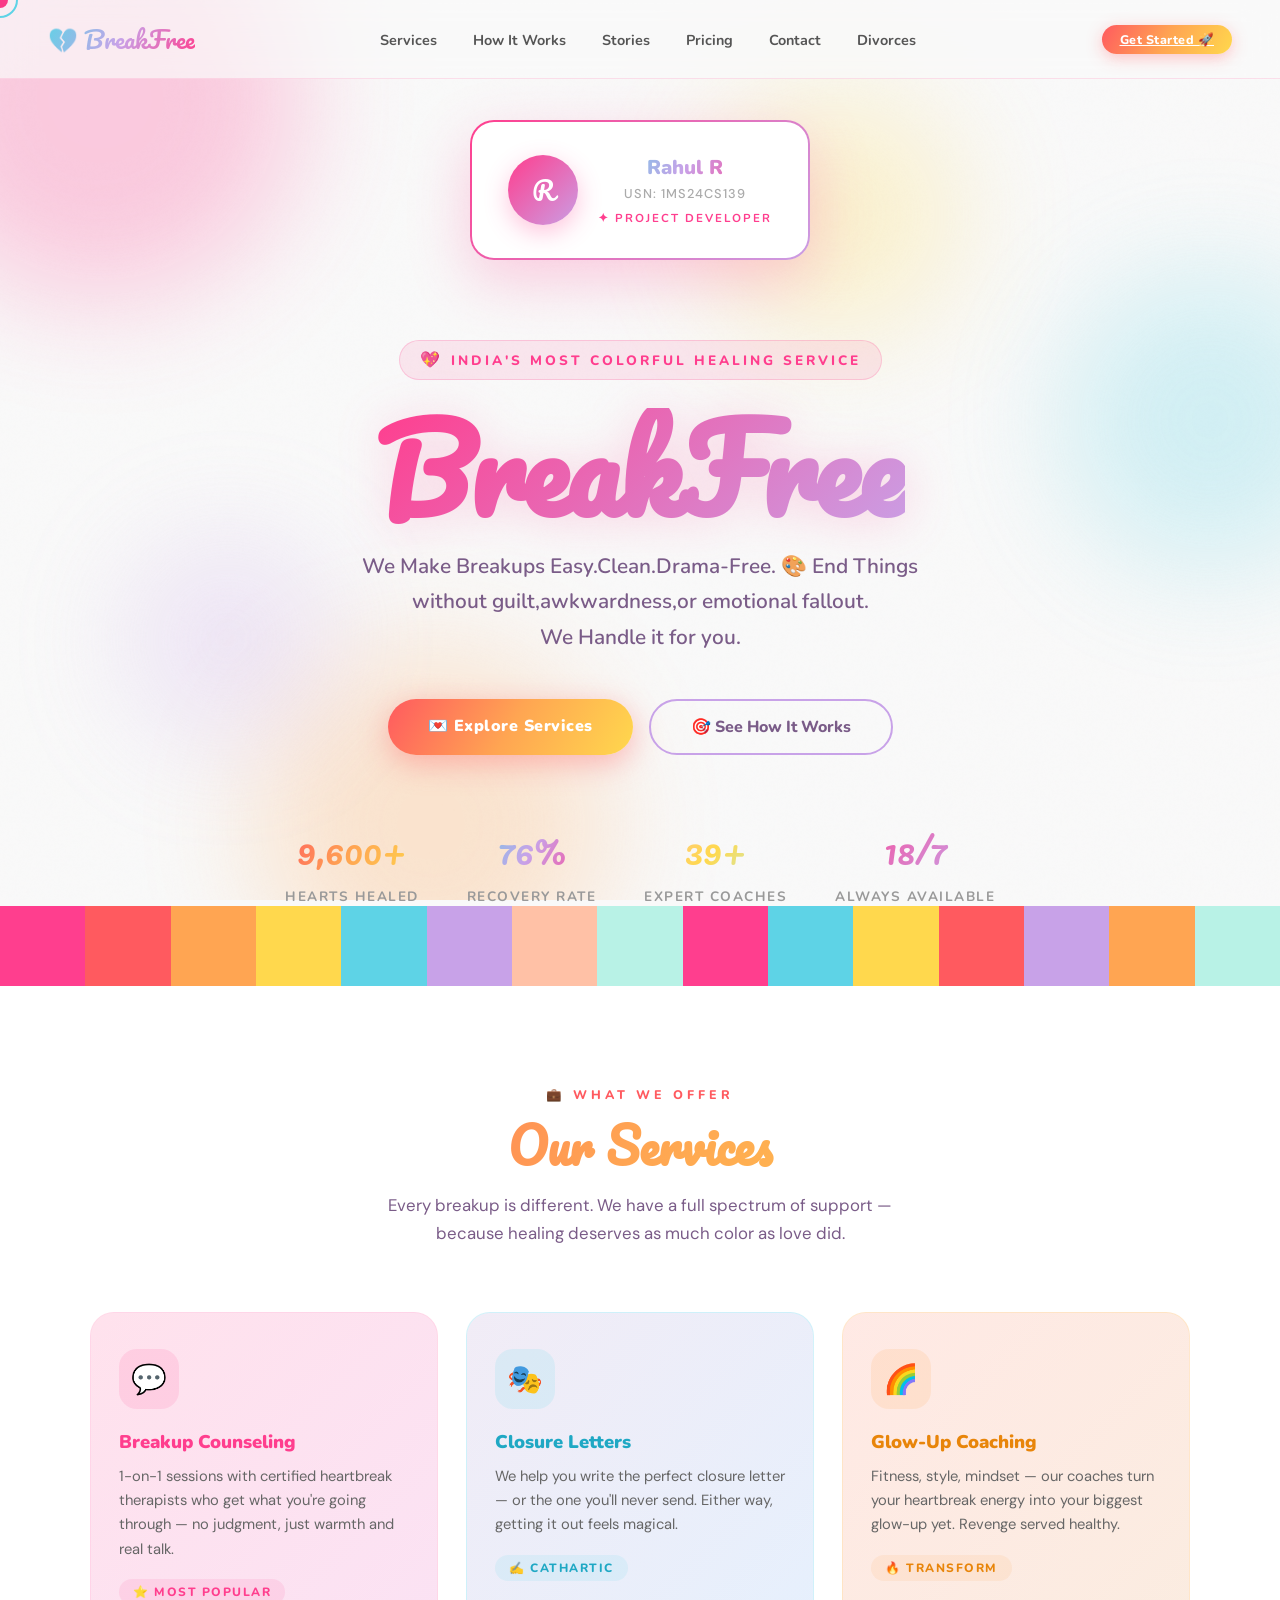
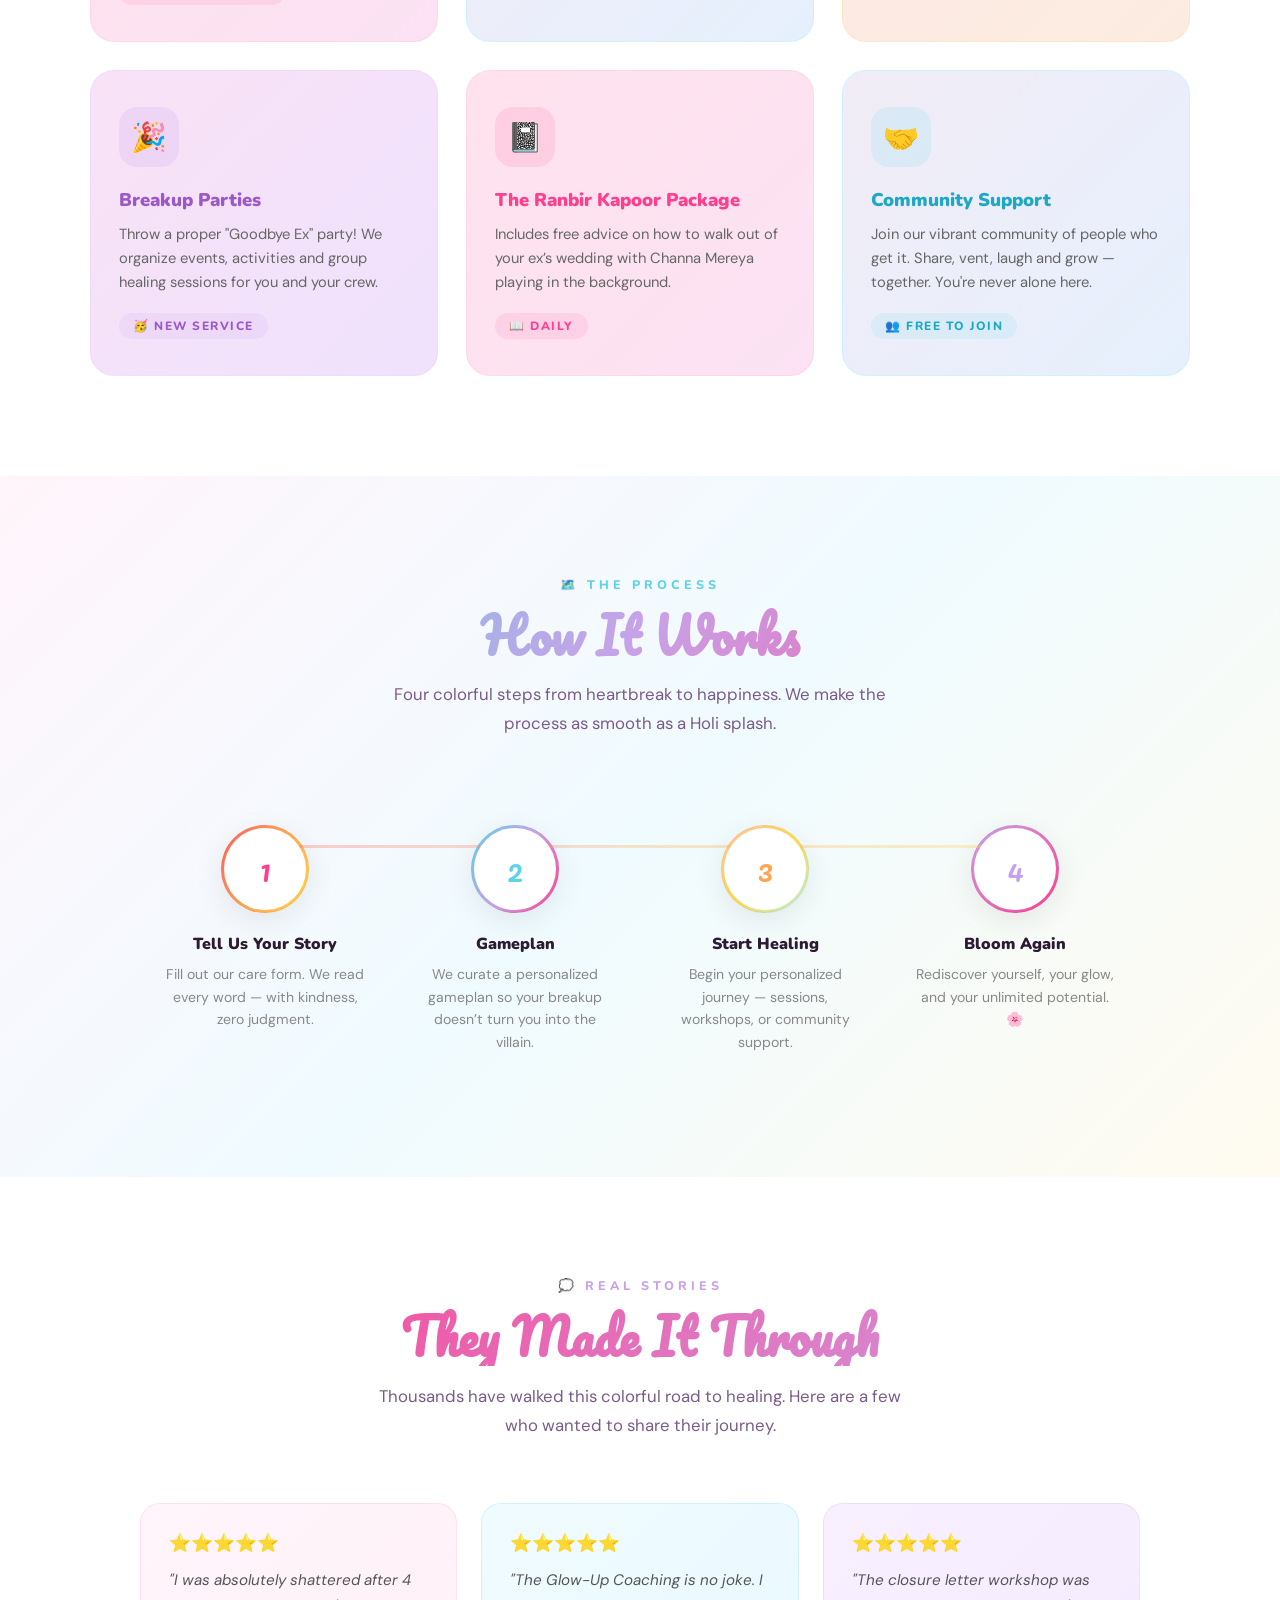
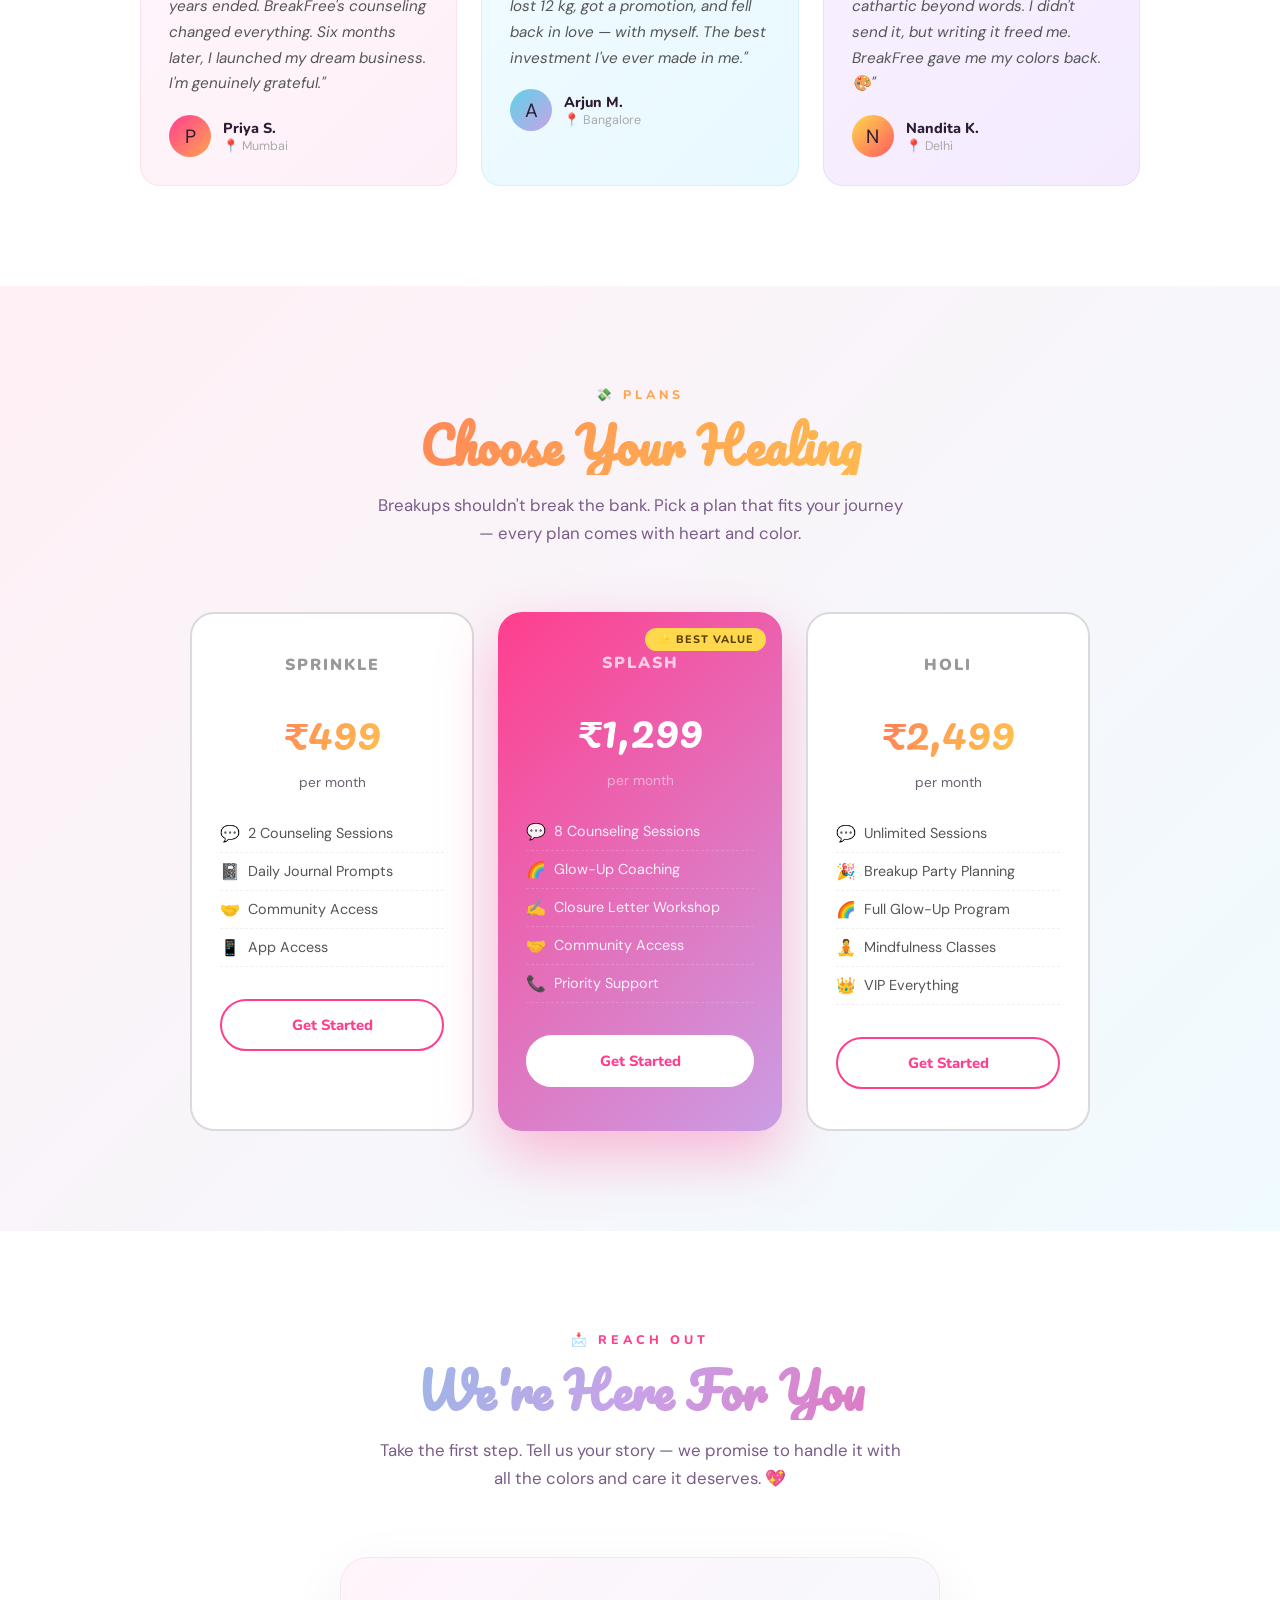
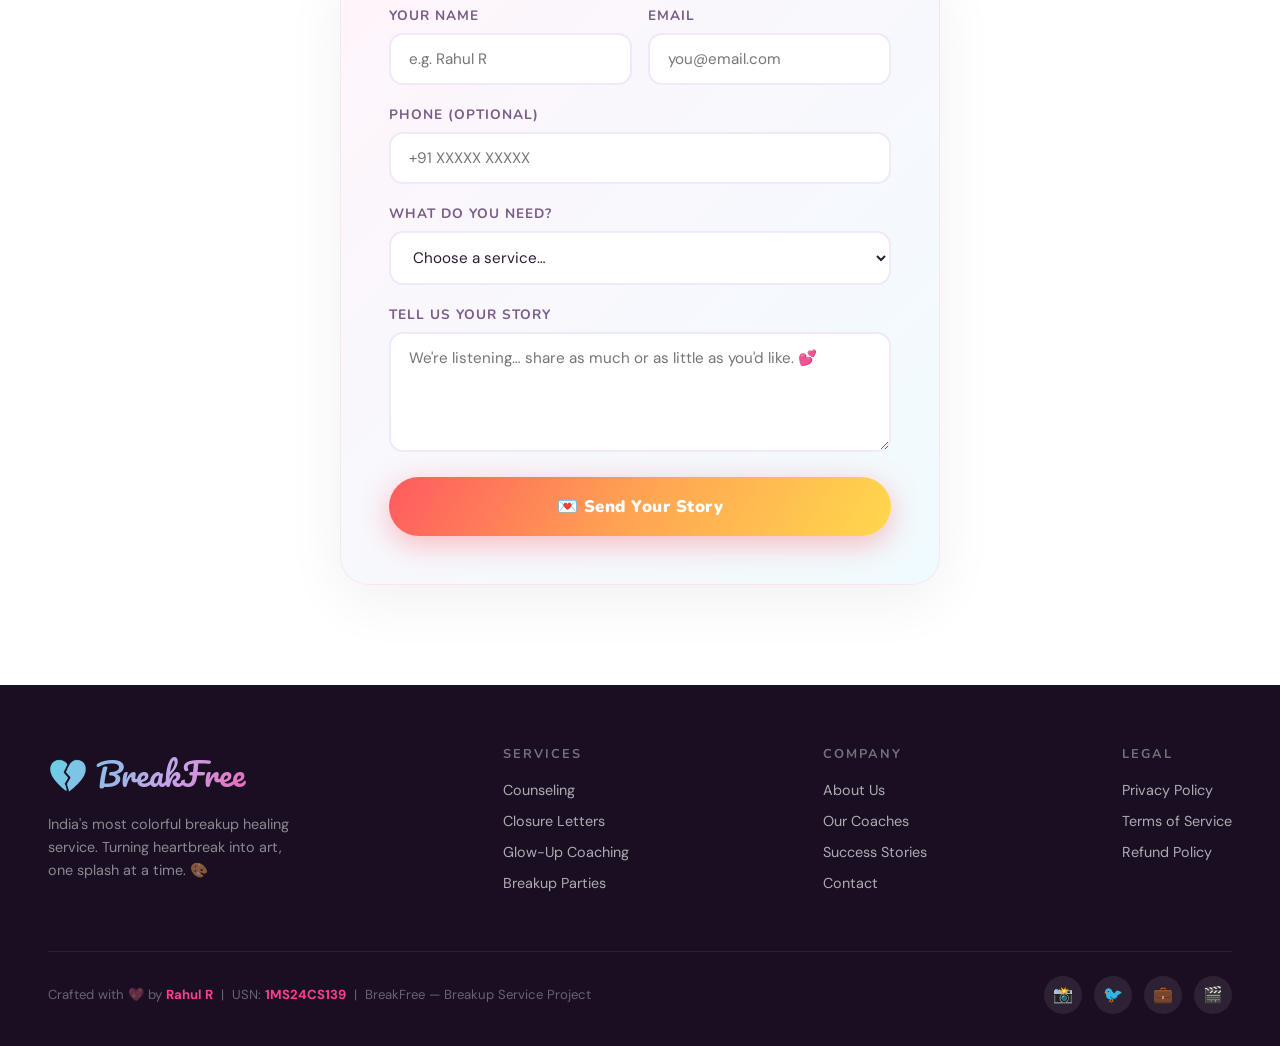
==== commit d9695af9: "Add files via upload" ====
--- a/index.html
+++ b/index.html
@@ -142,7 +142,7 @@
 
       <div class="service-card card-1 reveal" style="transition-delay:0.1s">
         <div class="service-icon">📓</div>
-        <h3>The Ranbirt Kapoor Package</h3>
+        <h3>The Ranbir Kapoor Package</h3>
         <p>Includes free advice on how to walk out of your ex’s wedding with Channa Mereya playing in the background.</p>
         <span class="card-tag">📖 Daily</span>
       </div>
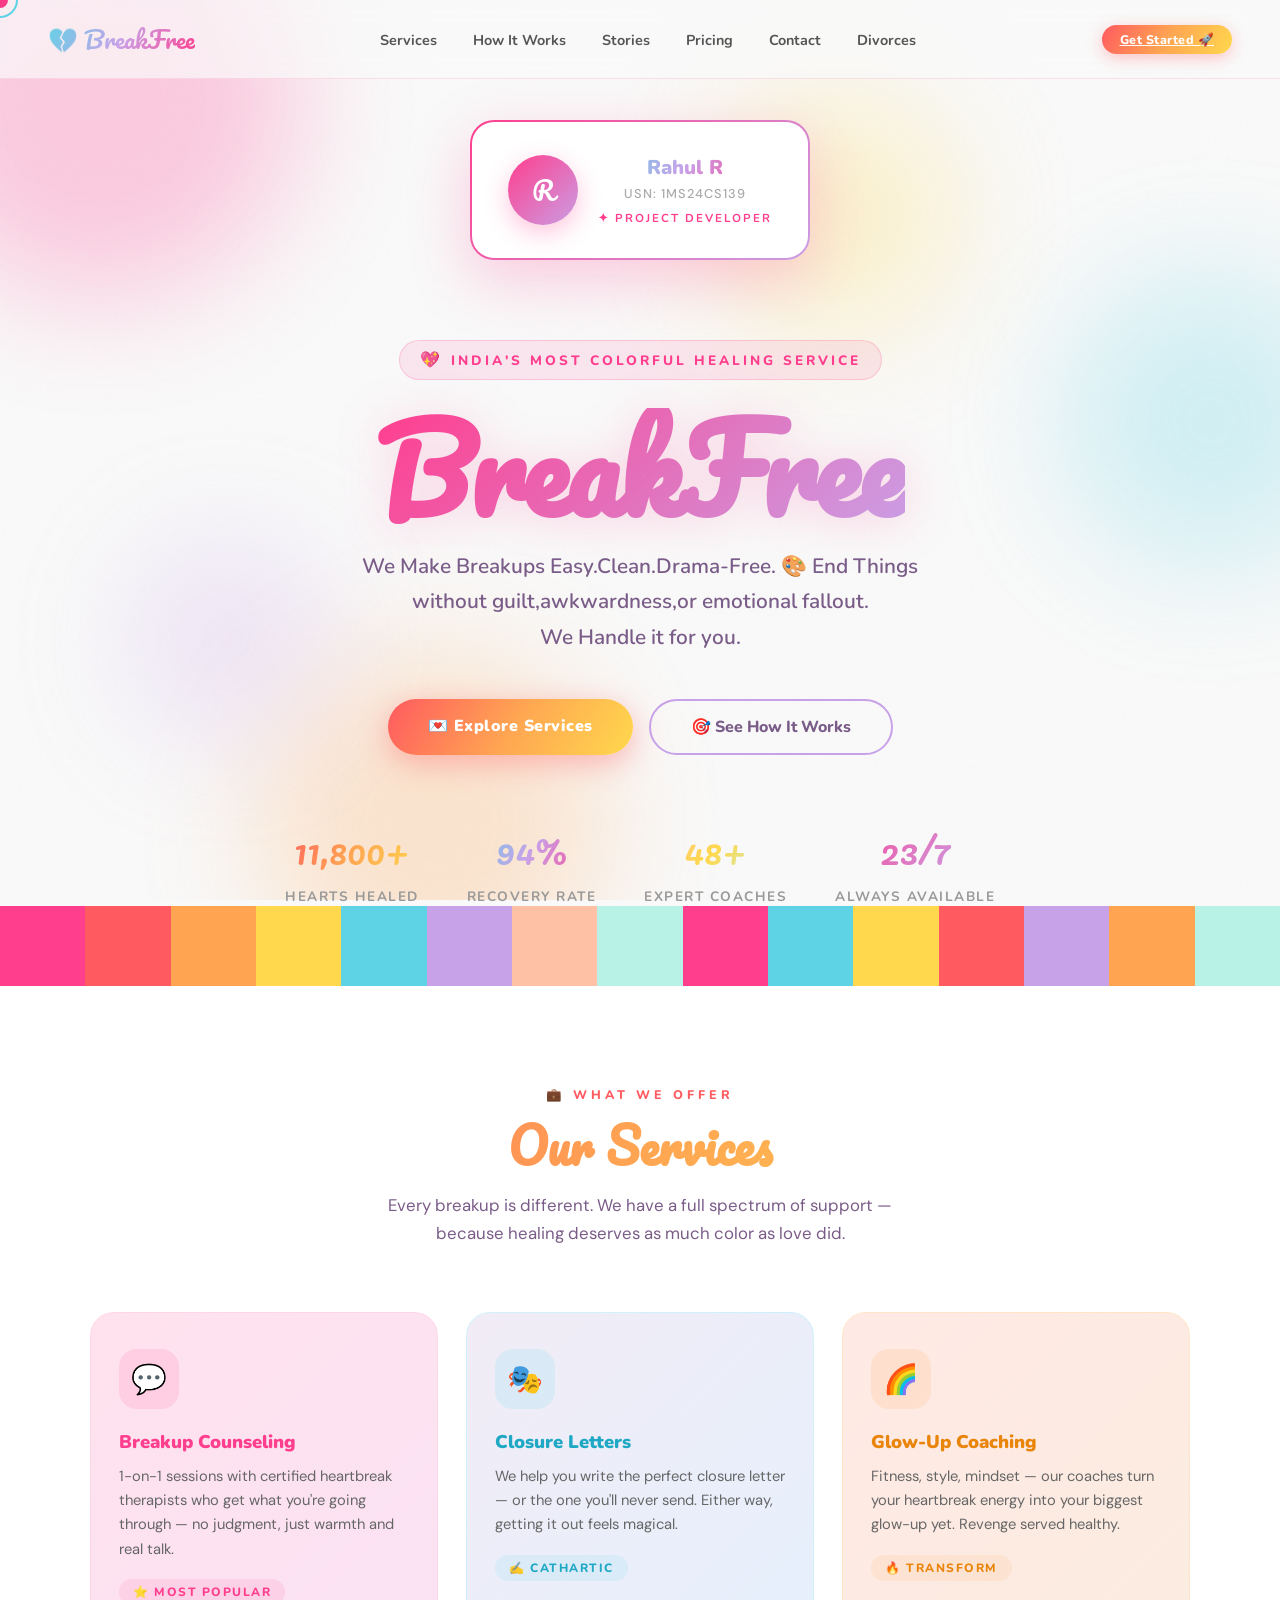
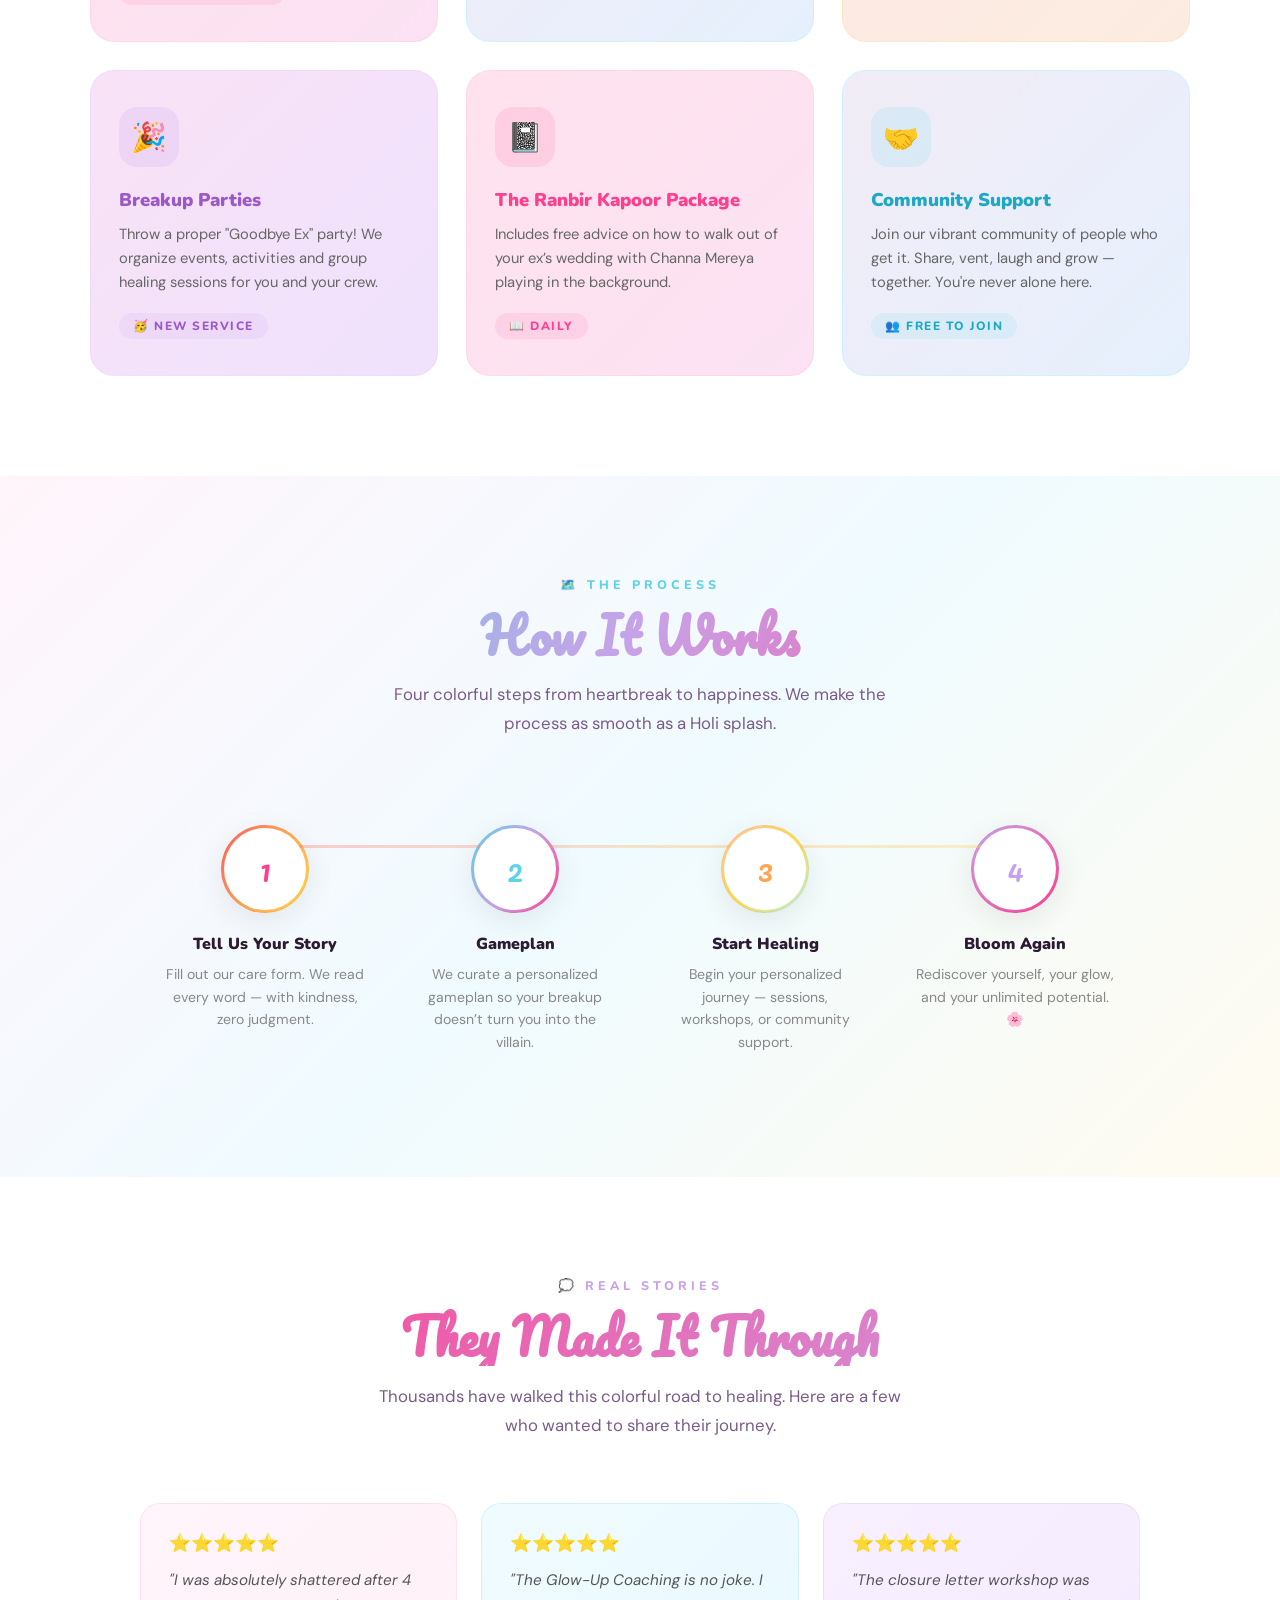
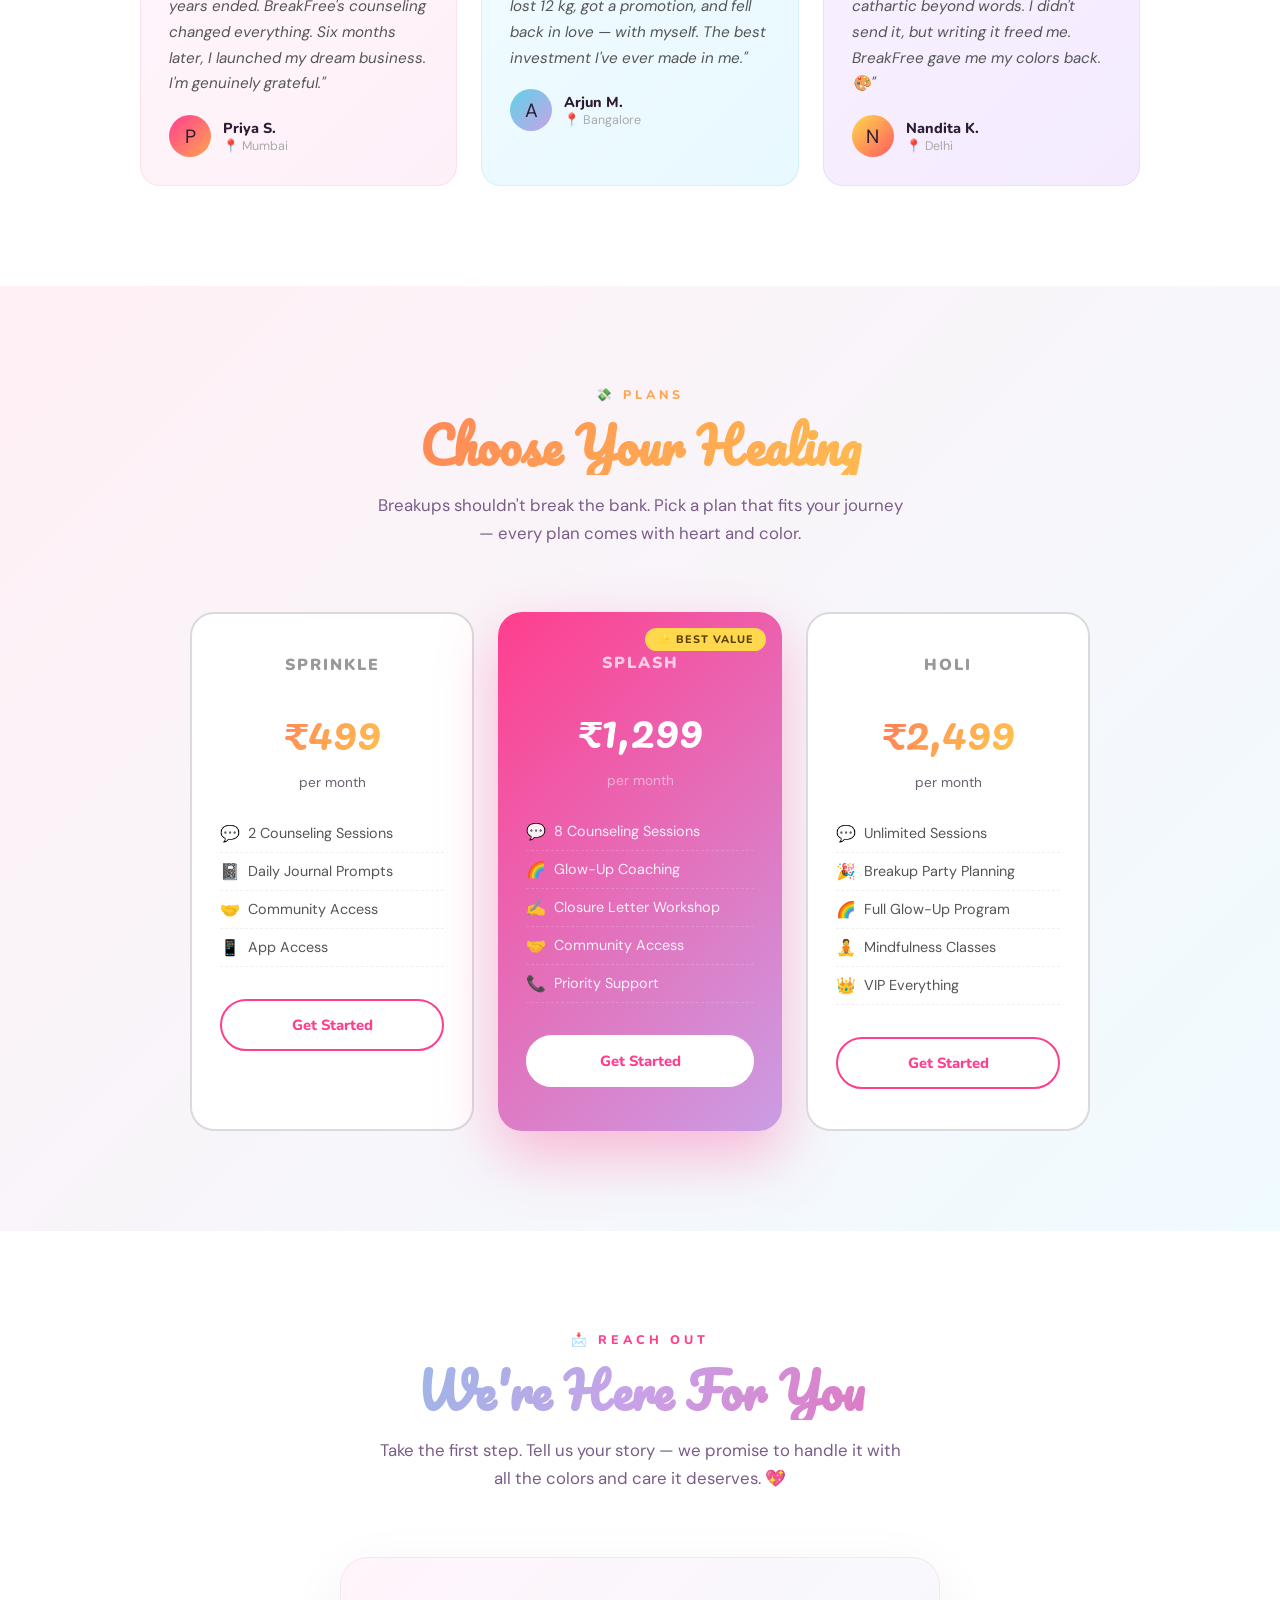
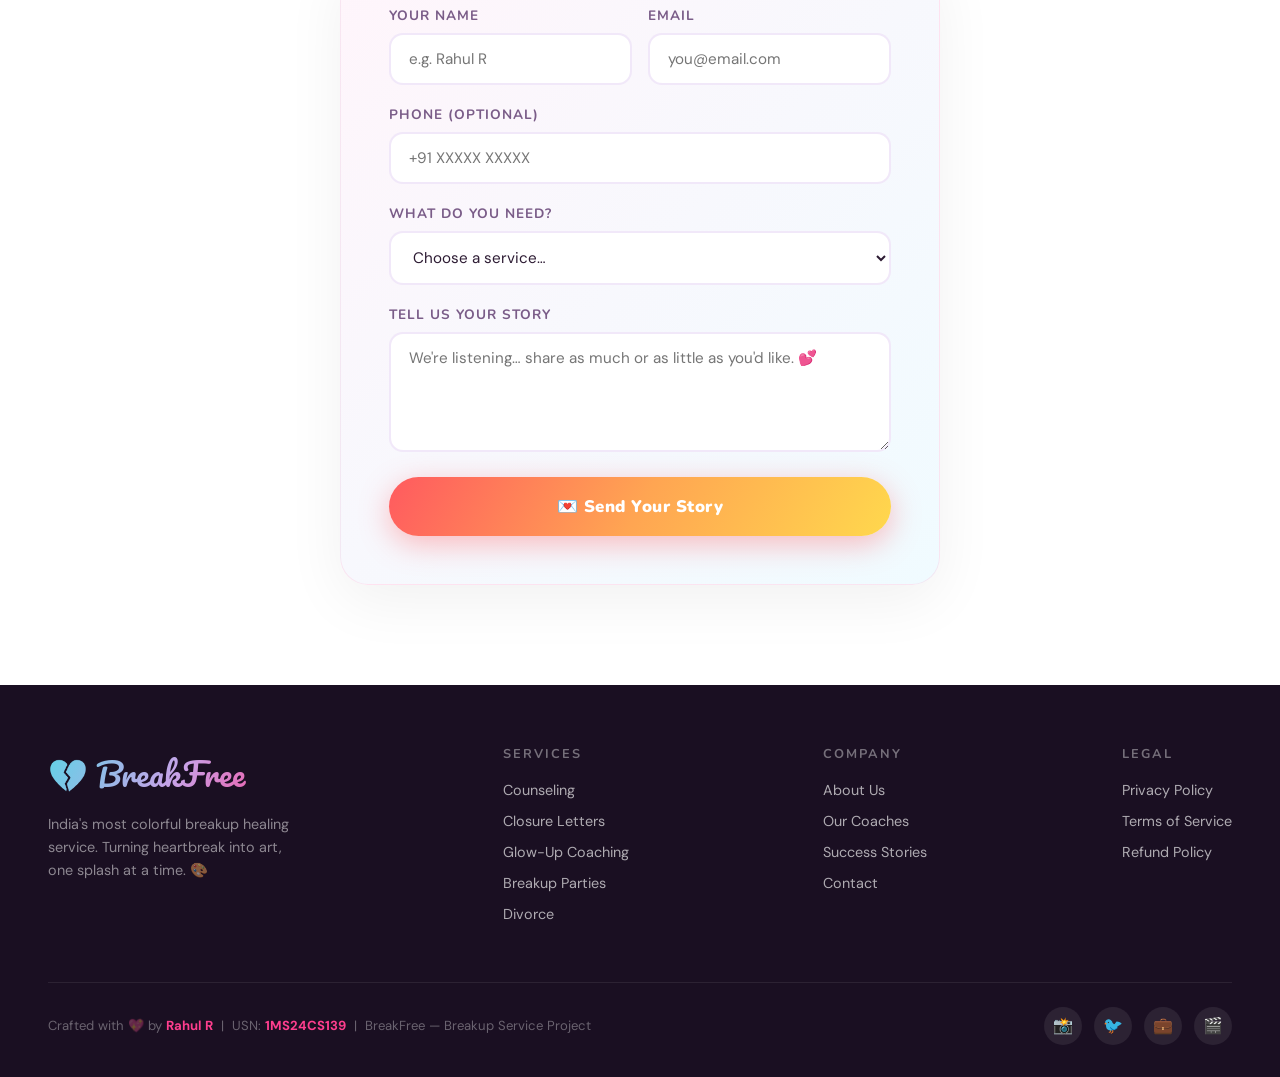
==== commit d8366ee5: "Update index.html" ====
--- a/index.html
+++ b/index.html
@@ -366,7 +366,8 @@
           <li><a href="#services">Counseling</a></li>
           <li><a href="#services">Closure Letters</a></li>
           <li><a href="#services">Glow-Up Coaching</a></li>
-          <li><a href="#services">Breakup Parties</a></li>
+          <li><a href="#services">Breakup Parties</a></<li>
+          <li><a href="divorce.html">Divorce</a></li>
         </ul>
       </div>
 
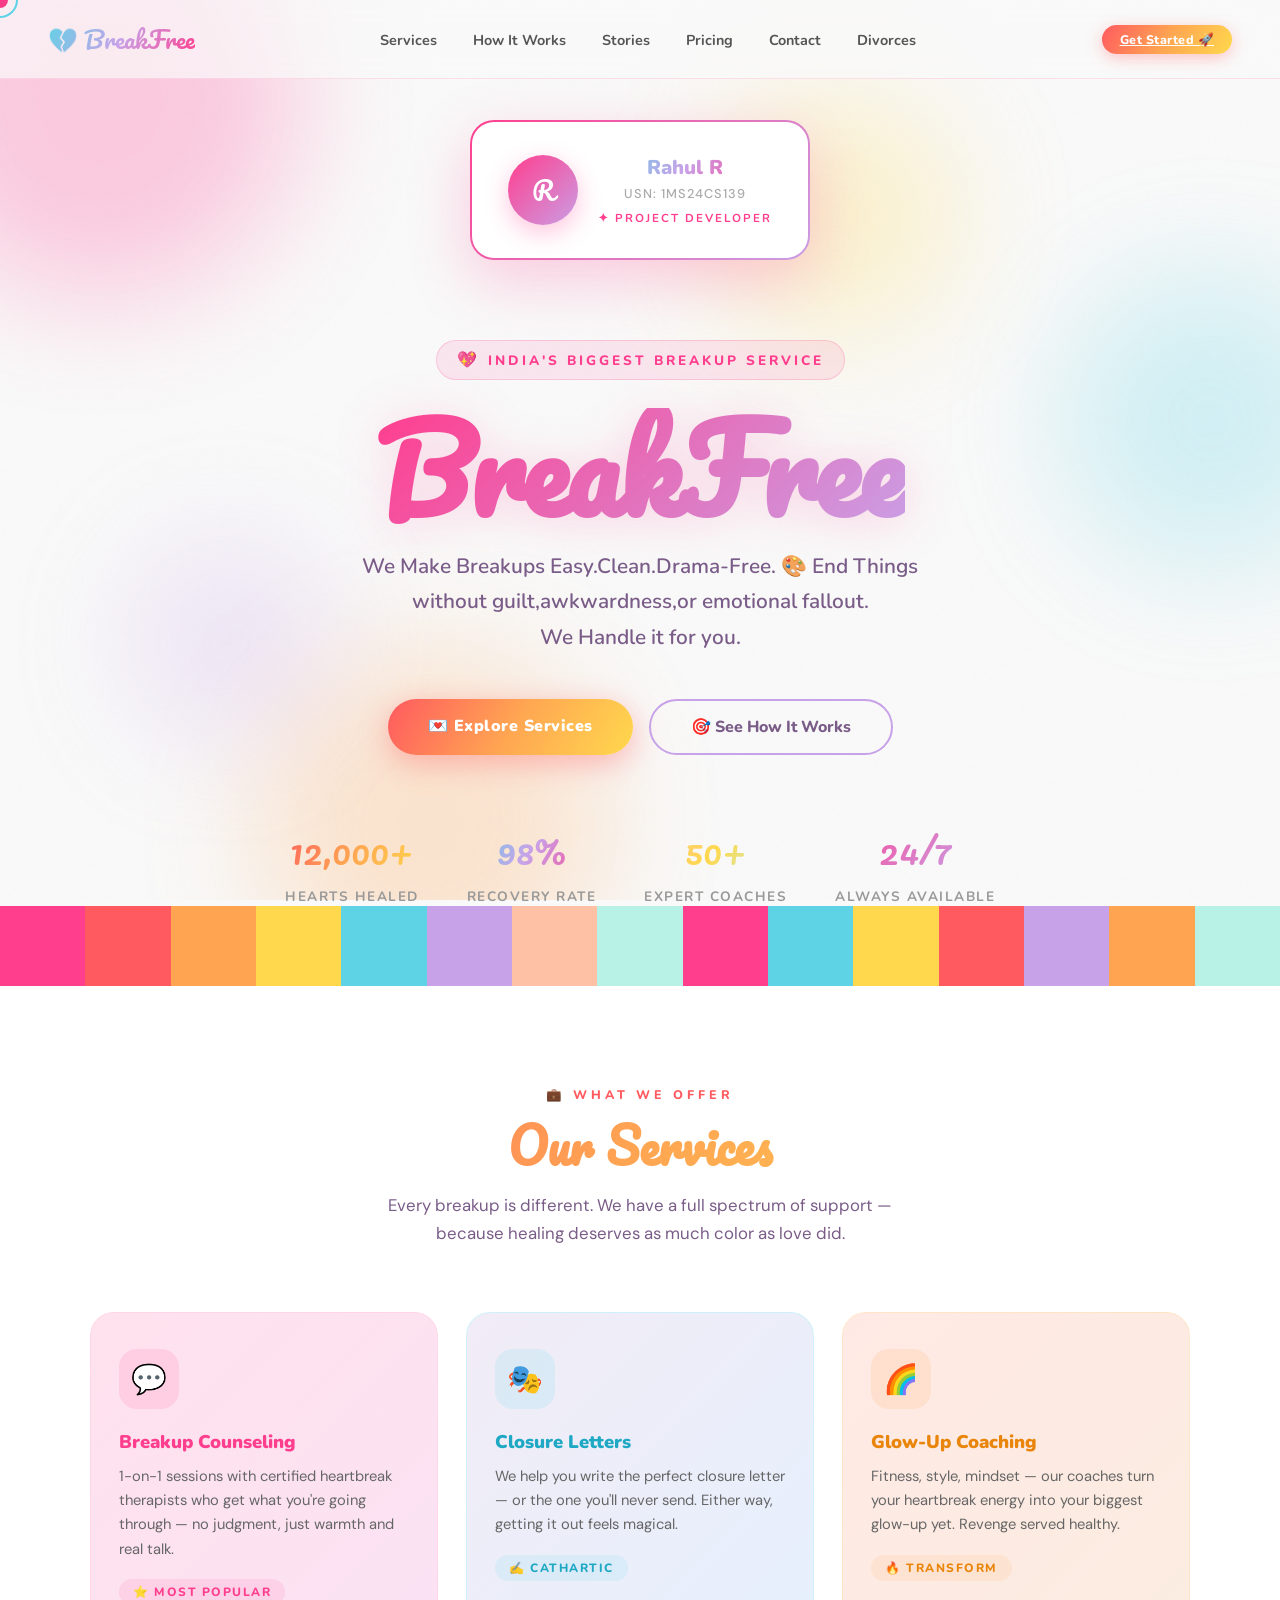
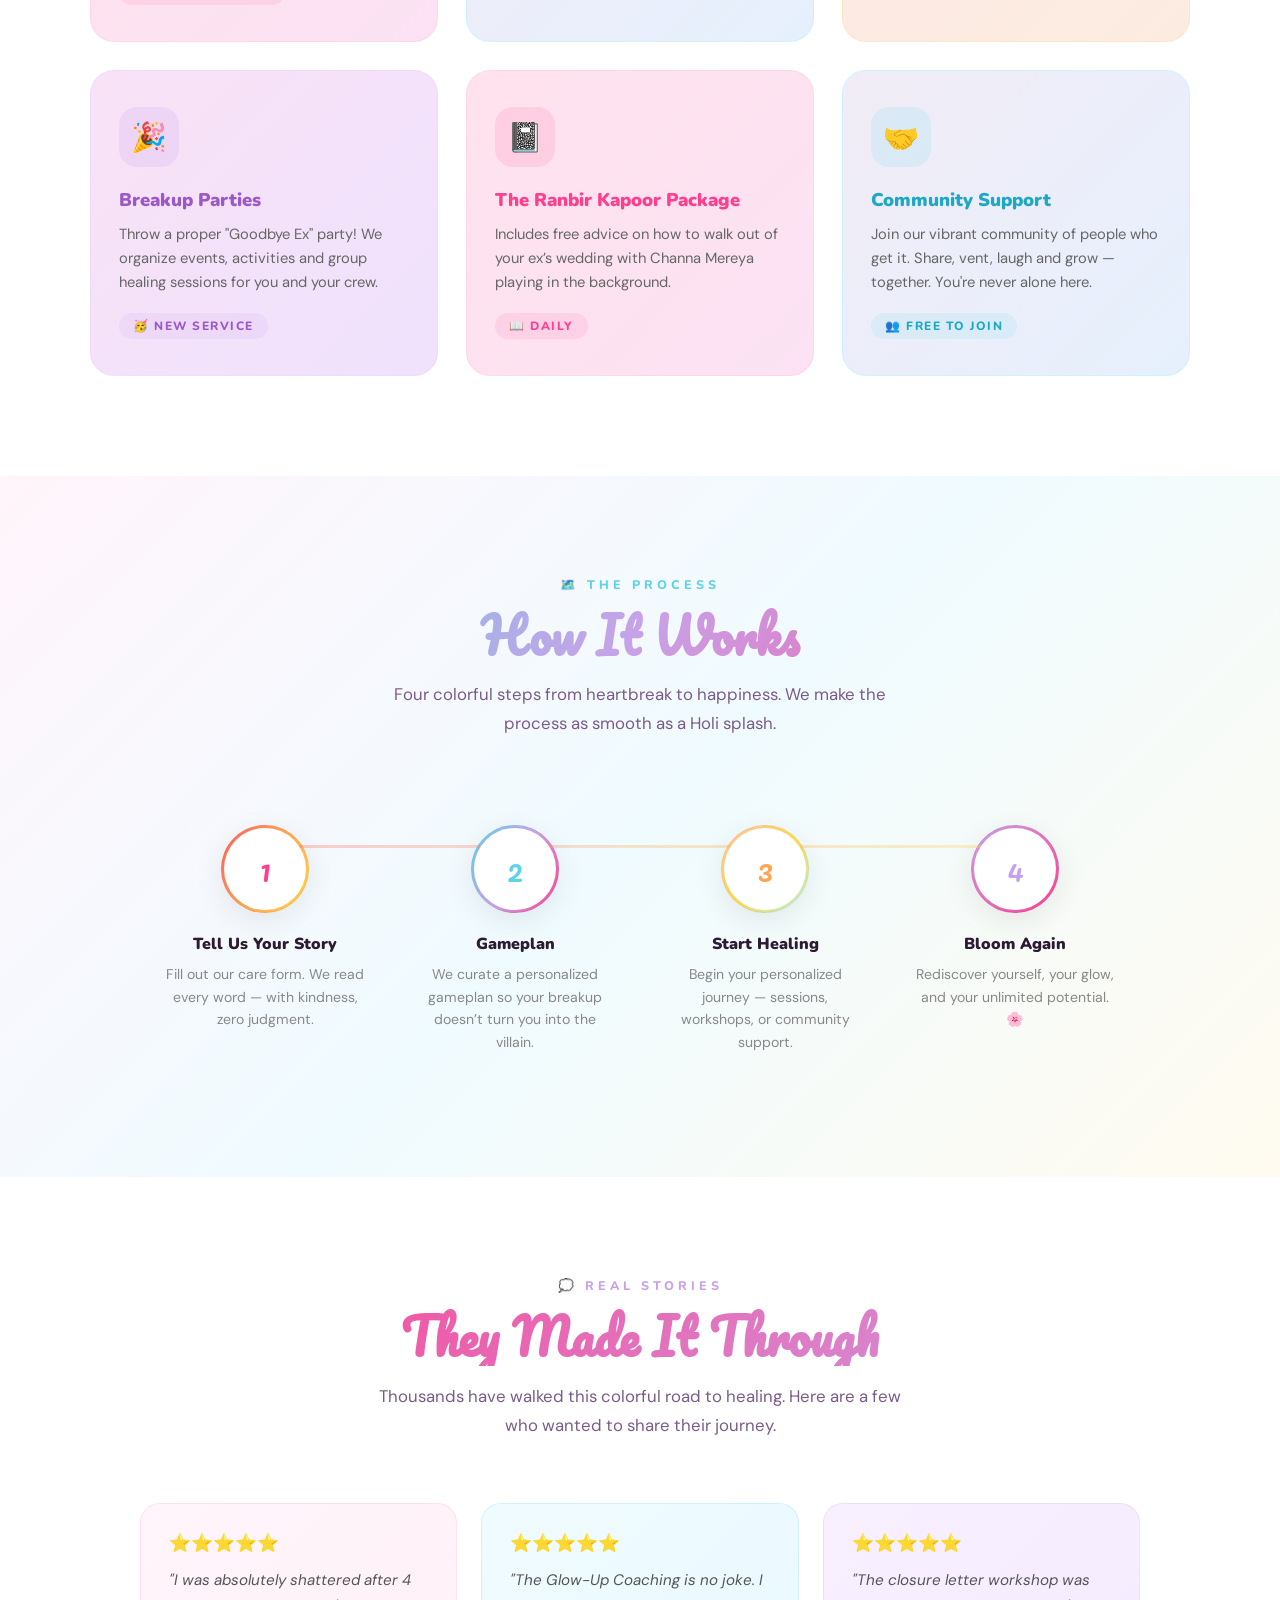
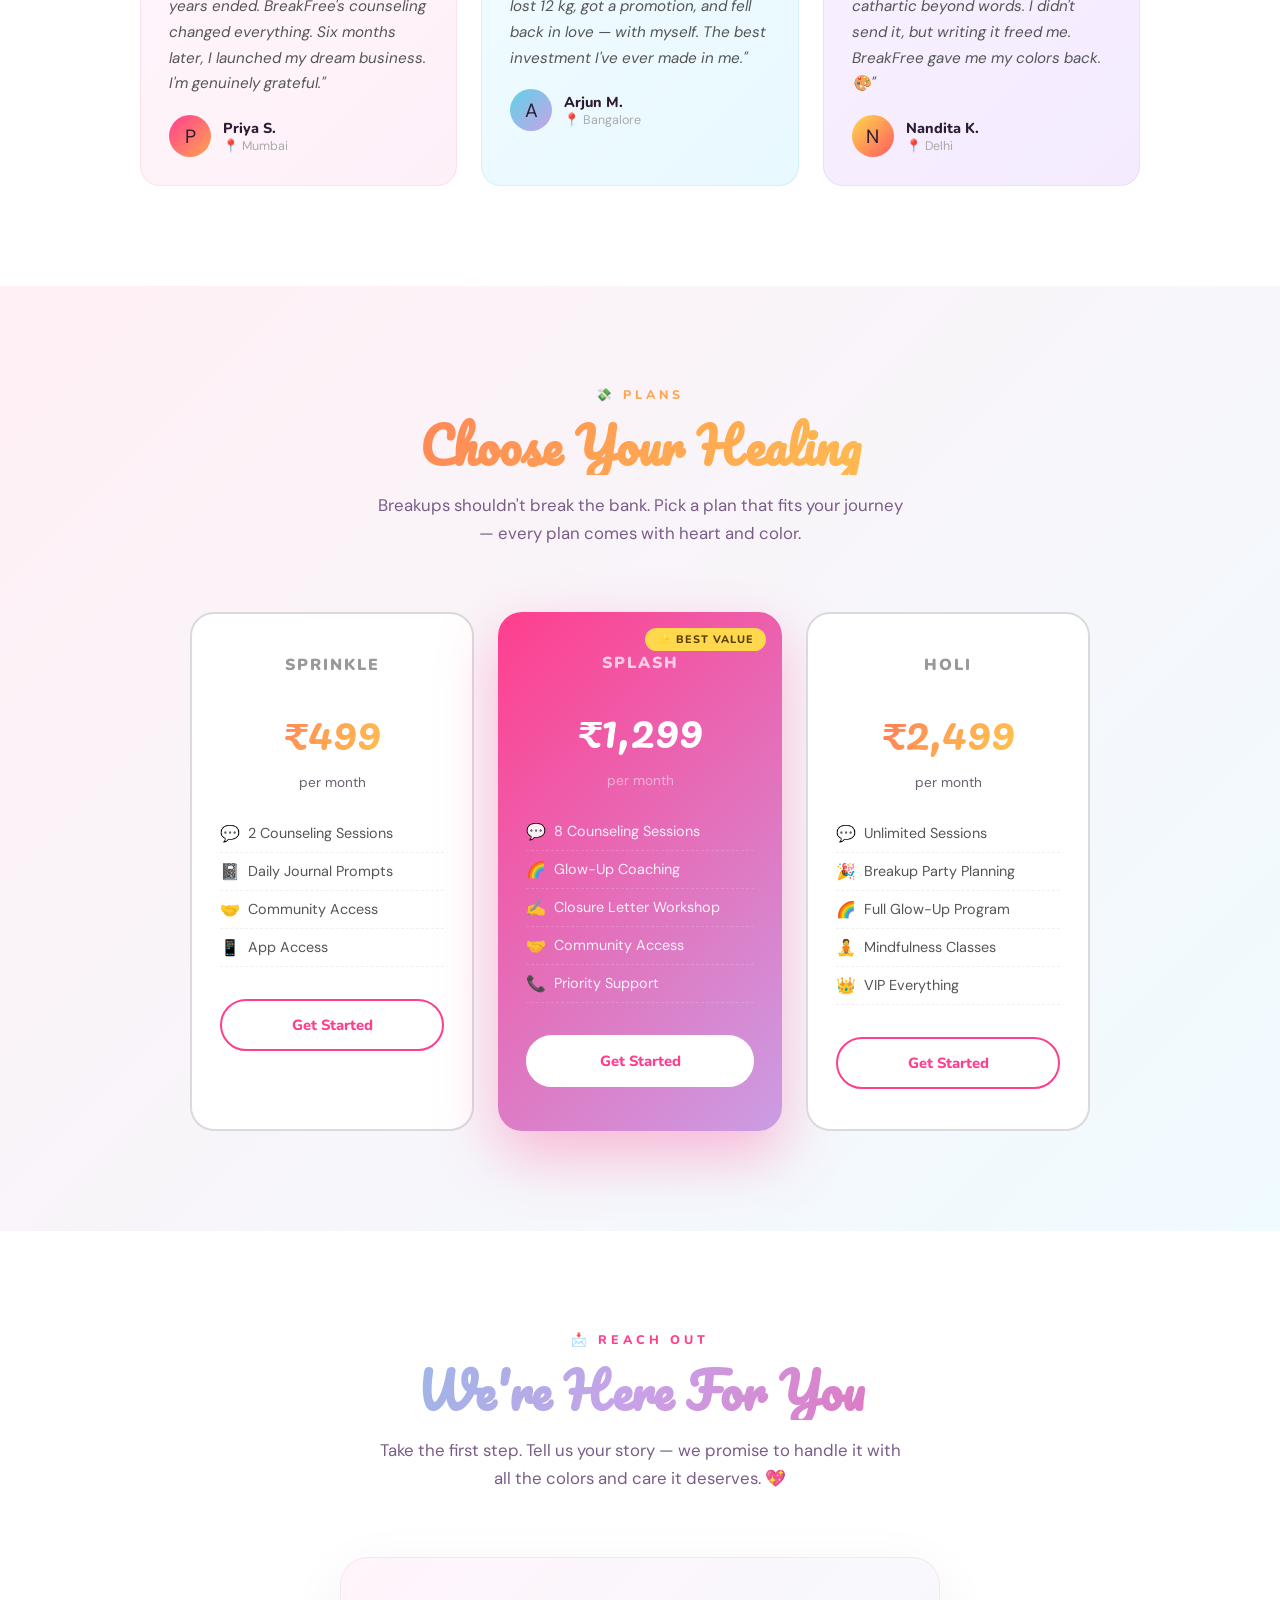
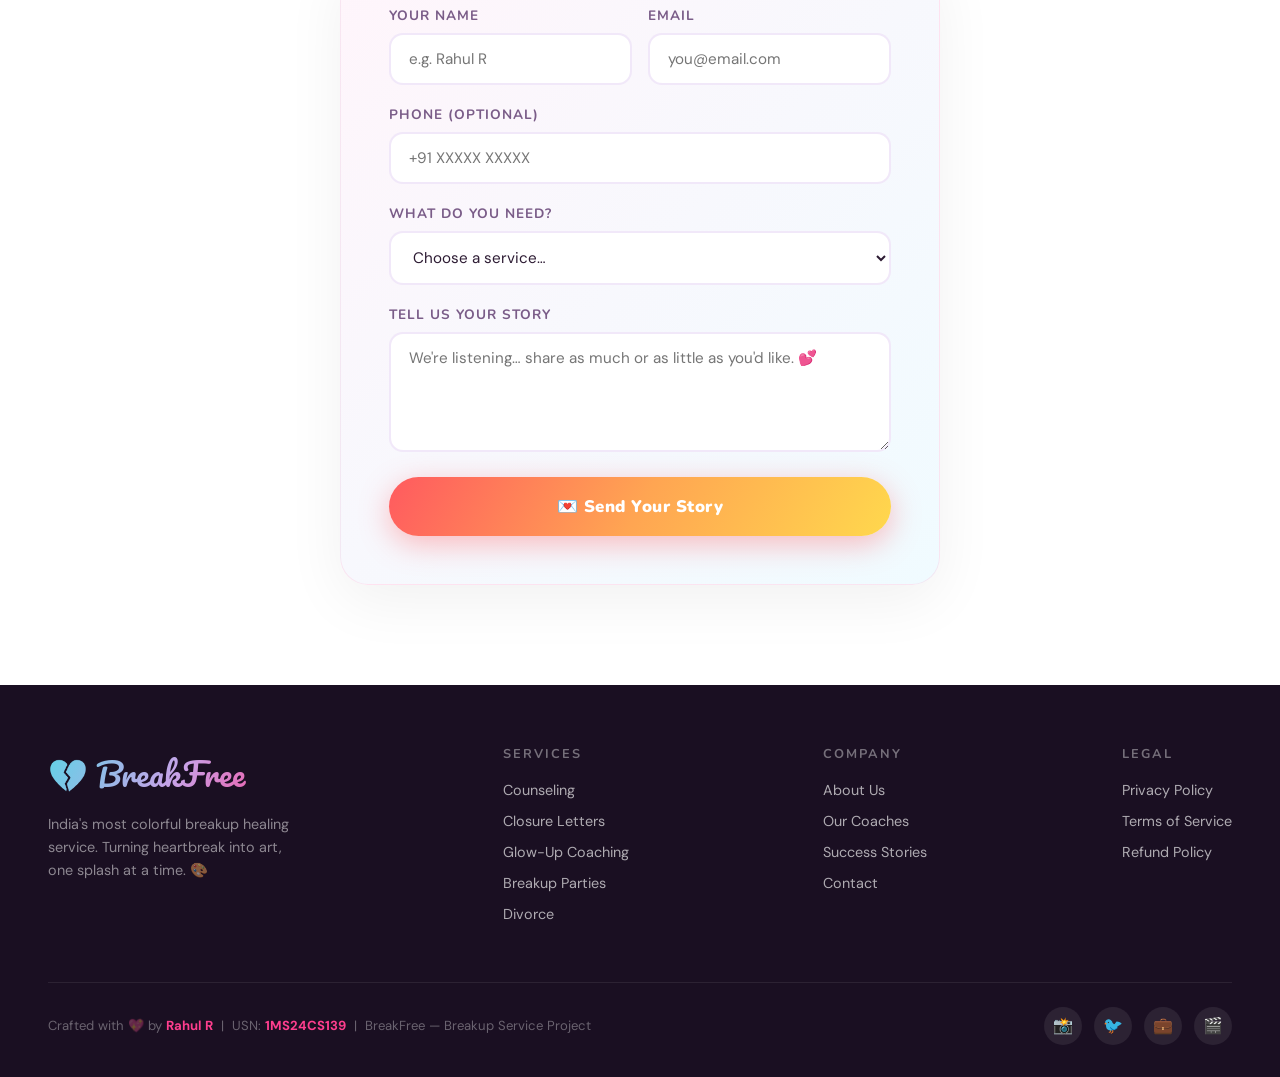
==== commit 19405744: "Update index.html" ====
--- a/index.html
+++ b/index.html
@@ -59,7 +59,7 @@
     </div>
 
     <div class="hero-eyebrow">
-      <span>💖</span> India's Most Colorful Healing Service
+      <span>💖</span> India's Biggest Breakup Service
     </div>
 
     <h1 class="hero-title">BreakFree</h1>
